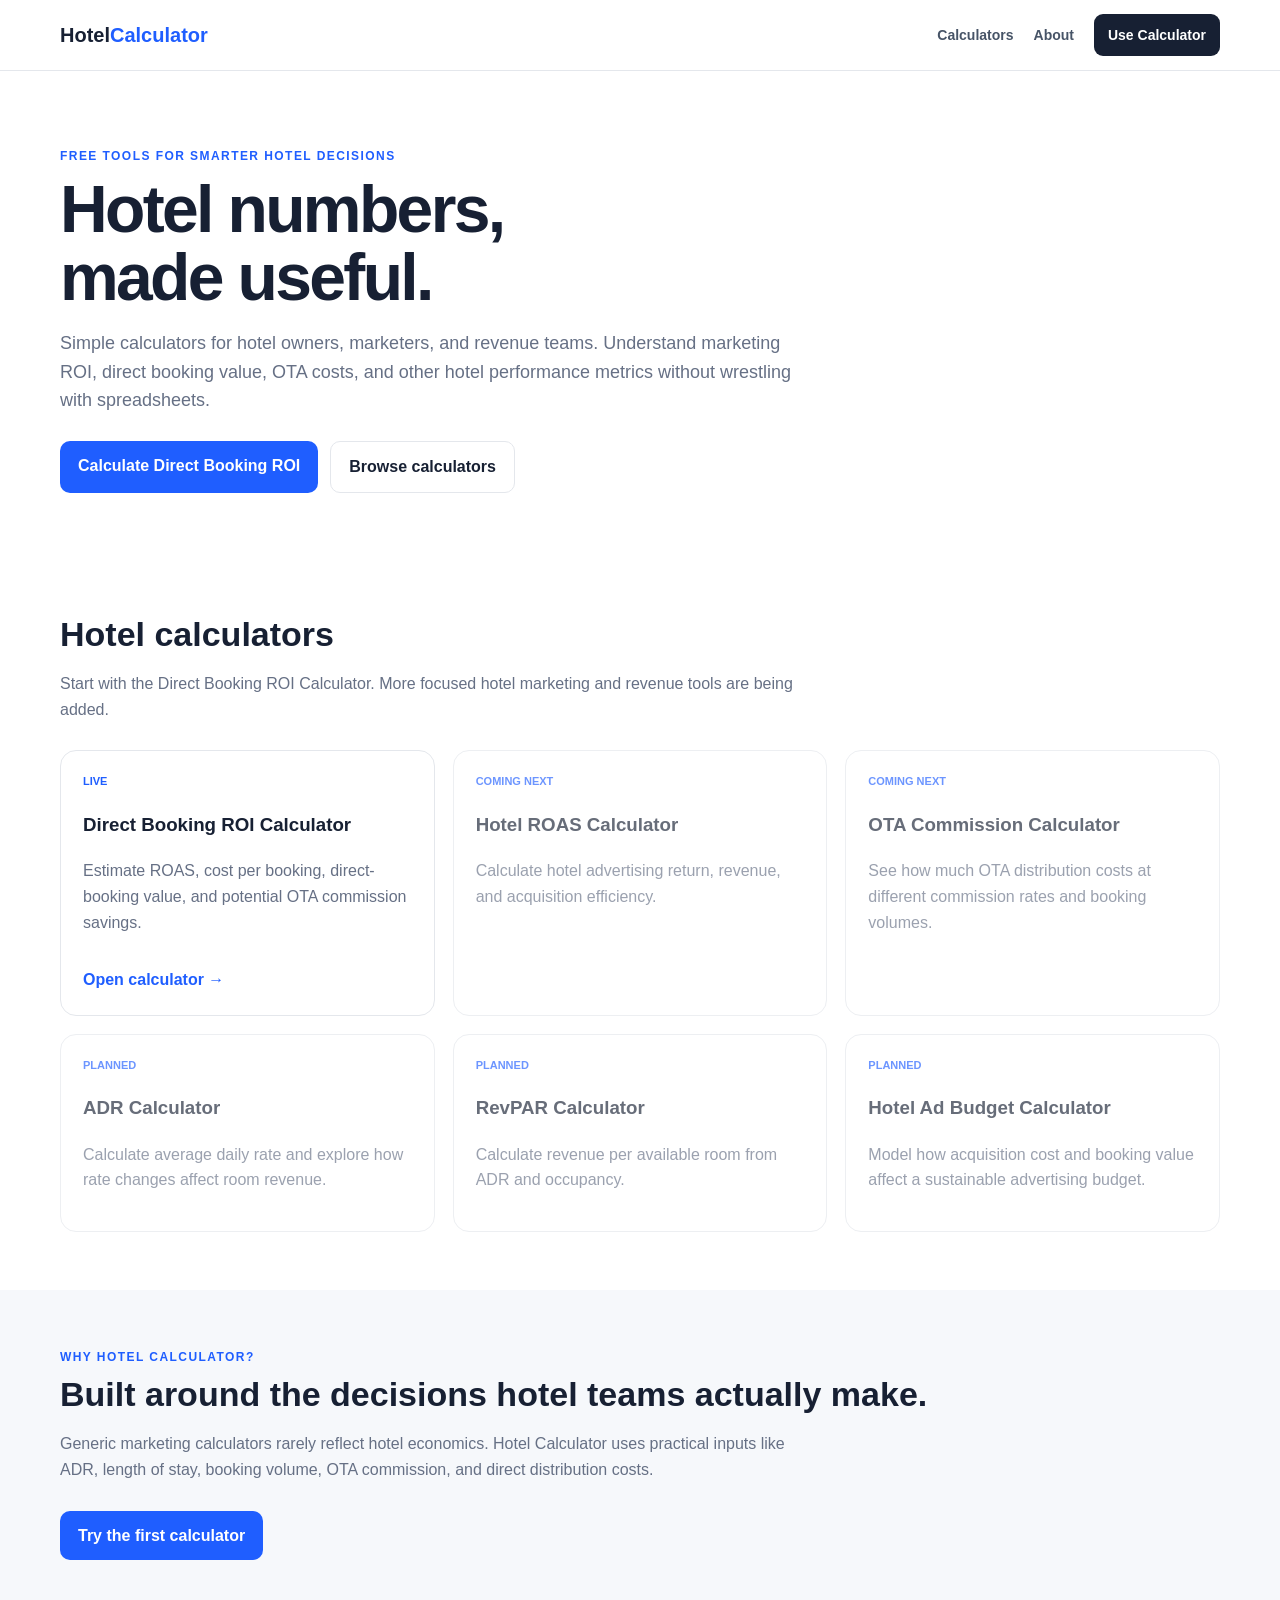
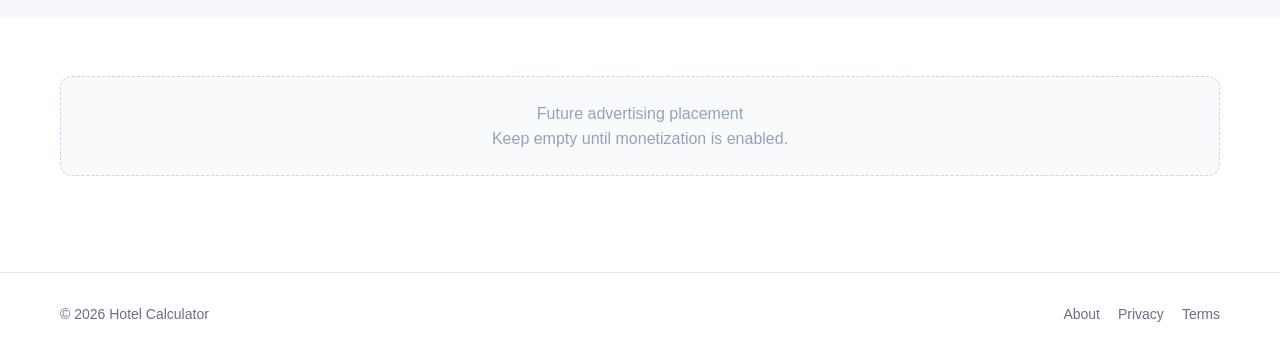
==== index.html @ 35bb0115 "Add files via upload" ====
<!doctype html><html lang="en"><head><meta charset="utf-8"><meta name="viewport" content="width=device-width,initial-scale=1"><title>Hotel Calculator | Free Hotel Marketing & Revenue Calculators</title><meta name="description" content="Free calculators for hotel owners, marketers, and revenue managers. Measure hotel marketing ROI, direct booking value, OTA costs, and more."><link rel="canonical" href="https://hotel-calculator.com/"><link rel="stylesheet" href="styles.css"></head><body><header class="site-header"><div class="container nav"><a class="brand" href="/">Hotel<span>Calculator</span></a><nav class="nav-links"><a href="#calculators">Calculators</a><a href="about.html">About</a><a class="nav-cta" href="direct-booking-roi.html">Use Calculator</a></nav></div></header><main><section class="hero"><div class="container"><div class="eyebrow">Free tools for smarter hotel decisions</div><h1>Hotel numbers,<br>made useful.</h1><p>Simple calculators for hotel owners, marketers, and revenue teams. Understand marketing ROI, direct booking value, OTA costs, and other hotel performance metrics without wrestling with spreadsheets.</p><div class="hero-actions"><a class="btn btn-primary" href="direct-booking-roi.html">Calculate Direct Booking ROI</a><a class="btn btn-secondary" href="#calculators">Browse calculators</a></div></div></section><section class="section white" id="calculators"><div class="container"><h2 class="section-title">Hotel calculators</h2><p class="section-intro">Start with the Direct Booking ROI Calculator. More focused hotel marketing and revenue tools are being added.</p><div class="cards"><article class="card"><div class="tag">Live</div><h3>Direct Booking ROI Calculator</h3><p>Estimate ROAS, cost per booking, direct-booking value, and potential OTA commission savings.</p><a class="card-link" href="direct-booking-roi.html">Open calculator →</a></article><article class="card disabled"><div class="tag">Coming next</div><h3>Hotel ROAS Calculator</h3><p>Calculate hotel advertising return, revenue, and acquisition efficiency.</p></article><article class="card disabled"><div class="tag">Coming next</div><h3>OTA Commission Calculator</h3><p>See how much OTA distribution costs at different commission rates and booking volumes.</p></article><article class="card disabled"><div class="tag">Planned</div><h3>ADR Calculator</h3><p>Calculate average daily rate and explore how rate changes affect room revenue.</p></article><article class="card disabled"><div class="tag">Planned</div><h3>RevPAR Calculator</h3><p>Calculate revenue per available room from ADR and occupancy.</p></article><article class="card disabled"><div class="tag">Planned</div><h3>Hotel Ad Budget Calculator</h3><p>Model how acquisition cost and booking value affect a sustainable advertising budget.</p></article></div></div></section><section class="section"><div class="container"><div class="eyebrow">Why Hotel Calculator?</div><h2 class="section-title">Built around the decisions hotel teams actually make.</h2><p class="section-intro">Generic marketing calculators rarely reflect hotel economics. Hotel Calculator uses practical inputs like ADR, length of stay, booking volume, OTA commission, and direct distribution costs.</p><a class="btn btn-primary" href="direct-booking-roi.html">Try the first calculator</a></div></section><section class="section white"><div class="container"><div class="ad-slot">Future advertising placement<br>Keep empty until monetization is enabled.</div></div></section></main><footer class="footer"><div class="container footer-inner"><div>© 2026 Hotel Calculator</div><div class="footer-links"><a href="about.html">About</a><a href="privacy.html">Privacy</a><a href="terms.html">Terms</a></div></div></footer></body></html>
---- styles.css ----
:root{--bg:#f6f8fb;--ink:#172033;--muted:#667085;--line:#e4e7ec;--accent:#1f5eff;--max:1160px}*{box-sizing:border-box}body{margin:0;font-family:Inter,-apple-system,BlinkMacSystemFont,"Segoe UI",Roboto,Arial,sans-serif;background:var(--bg);color:var(--ink);line-height:1.6}a{text-decoration:none;color:inherit}.container{width:min(var(--max),calc(100% - 40px));margin:auto}.site-header{position:sticky;top:0;z-index:20;background:rgba(255,255,255,.95);border-bottom:1px solid var(--line)}.nav{display:flex;justify-content:space-between;align-items:center;min-height:70px;gap:20px}.brand{font-size:20px;font-weight:800}.brand span{color:var(--accent)}.nav-links{display:flex;gap:20px;align-items:center;color:#475467;font-size:14px;font-weight:600}.nav-cta{background:var(--ink);color:#fff!important;padding:10px 14px;border-radius:9px}.hero,.page-hero{background:#fff}.hero{padding:76px 0 56px}.page-hero{padding:50px 0 30px;border-bottom:1px solid var(--line)}.eyebrow{text-transform:uppercase;letter-spacing:.12em;font-size:12px;font-weight:800;color:var(--accent)}h1{font-size:clamp(40px,6vw,66px);line-height:1.02;letter-spacing:-.04em;margin:10px 0 16px}.hero p,.page-hero p{max-width:760px;color:var(--muted);font-size:18px}.hero-actions{display:flex;gap:12px;flex-wrap:wrap;margin-top:26px}.btn{display:inline-flex;padding:12px 18px;border-radius:10px;font-weight:700}.btn-primary{background:var(--accent);color:#fff}.btn-secondary{background:#fff;border:1px solid var(--line)}.section{padding:58px 0}.white{background:#fff}.section-title{font-size:34px;margin:0 0 10px}.section-intro{color:var(--muted);max-width:760px;margin:0 0 28px}.cards{display:grid;grid-template-columns:repeat(3,1fr);gap:18px}.card,.tool-panel,.article,.simple-card{background:#fff;border:1px solid var(--line);border-radius:16px;padding:22px}.card p,.article p,.simple-card p{color:var(--muted)}.tag{font-size:11px;text-transform:uppercase;font-weight:800;color:var(--accent)}.card-link{display:inline-block;margin-top:16px;color:var(--accent);font-weight:700}.disabled{opacity:.65}.tool-grid{display:grid;grid-template-columns:.9fr 1.1fr;gap:22px;padding:42px 0}.mode-toggle{display:grid;grid-template-columns:1fr 1fr;border:1px solid var(--line);padding:3px;border-radius:10px;margin-bottom:20px}.mode-toggle button{border:0;background:transparent;padding:10px;border-radius:7px;font-weight:700}.mode-toggle button.active{background:var(--ink);color:#fff}.field{margin-bottom:16px}.field label{display:block;font-size:13px;font-weight:700;margin-bottom:7px}.hint{font-size:11px;color:#98a2b3;margin-top:5px}.input-wrap{position:relative}input{width:100%;border:1px solid #d0d5dd;border-radius:9px;padding:12px;font-size:15px}.prefix,.suffix{position:absolute;top:50%;transform:translateY(-50%);color:#667085}.prefix{left:12px}.suffix{right:12px}.has-prefix{padding-left:28px}.has-suffix{padding-right:48px}.hidden{display:none}.reset{border:0;background:var(--ink);color:#fff;padding:11px 15px;border-radius:9px;font-weight:700}.results{display:grid;grid-template-columns:repeat(2,1fr);gap:12px}.metric{border:1px solid var(--line);border-radius:12px;padding:16px;background:#fcfcfd}.metric.primary{background:#f1f5ff}.label{font-size:12px;color:var(--muted)}.value{font-size:25px;font-weight:800}.sub{font-size:11px;color:#98a2b3}.insight{margin-top:16px;padding:16px;background:#f8fafc;border:1px solid var(--line);border-radius:12px;font-size:14px}.disclaimer{font-size:12px;color:var(--muted);margin-top:16px}.content-wrap{display:grid;grid-template-columns:1fr 280px;gap:30px;padding:0 0 60px}.sidebar-box{background:#fff;border:1px solid var(--line);border-radius:14px;padding:18px}.sidebar-box a{display:block;padding:7px 0;color:#475467}.ad-slot{margin:0 0 38px;border:1px dashed #cbd5e1;border-radius:12px;min-height:100px;display:flex;align-items:center;justify-content:center;color:#94a3b8;background:#f8fafc;text-align:center;padding:16px}.simple-page{padding:44px 0 70px}.simple-card{max-width:850px}.footer{background:#fff;border-top:1px solid var(--line);padding:30px 0;color:var(--muted);font-size:14px}.footer-inner{display:flex;justify-content:space-between;gap:20px;flex-wrap:wrap}.footer-links{display:flex;gap:18px}@media(max-width:900px){.cards{grid-template-columns:1fr 1fr}.tool-grid,.content-wrap{grid-template-columns:1fr}}@media(max-width:680px){.container{width:min(var(--max),calc(100% - 28px))}.nav-links a:not(.nav-cta){display:none}.cards,.results{grid-template-columns:1fr}.hero{padding-top:50px}}
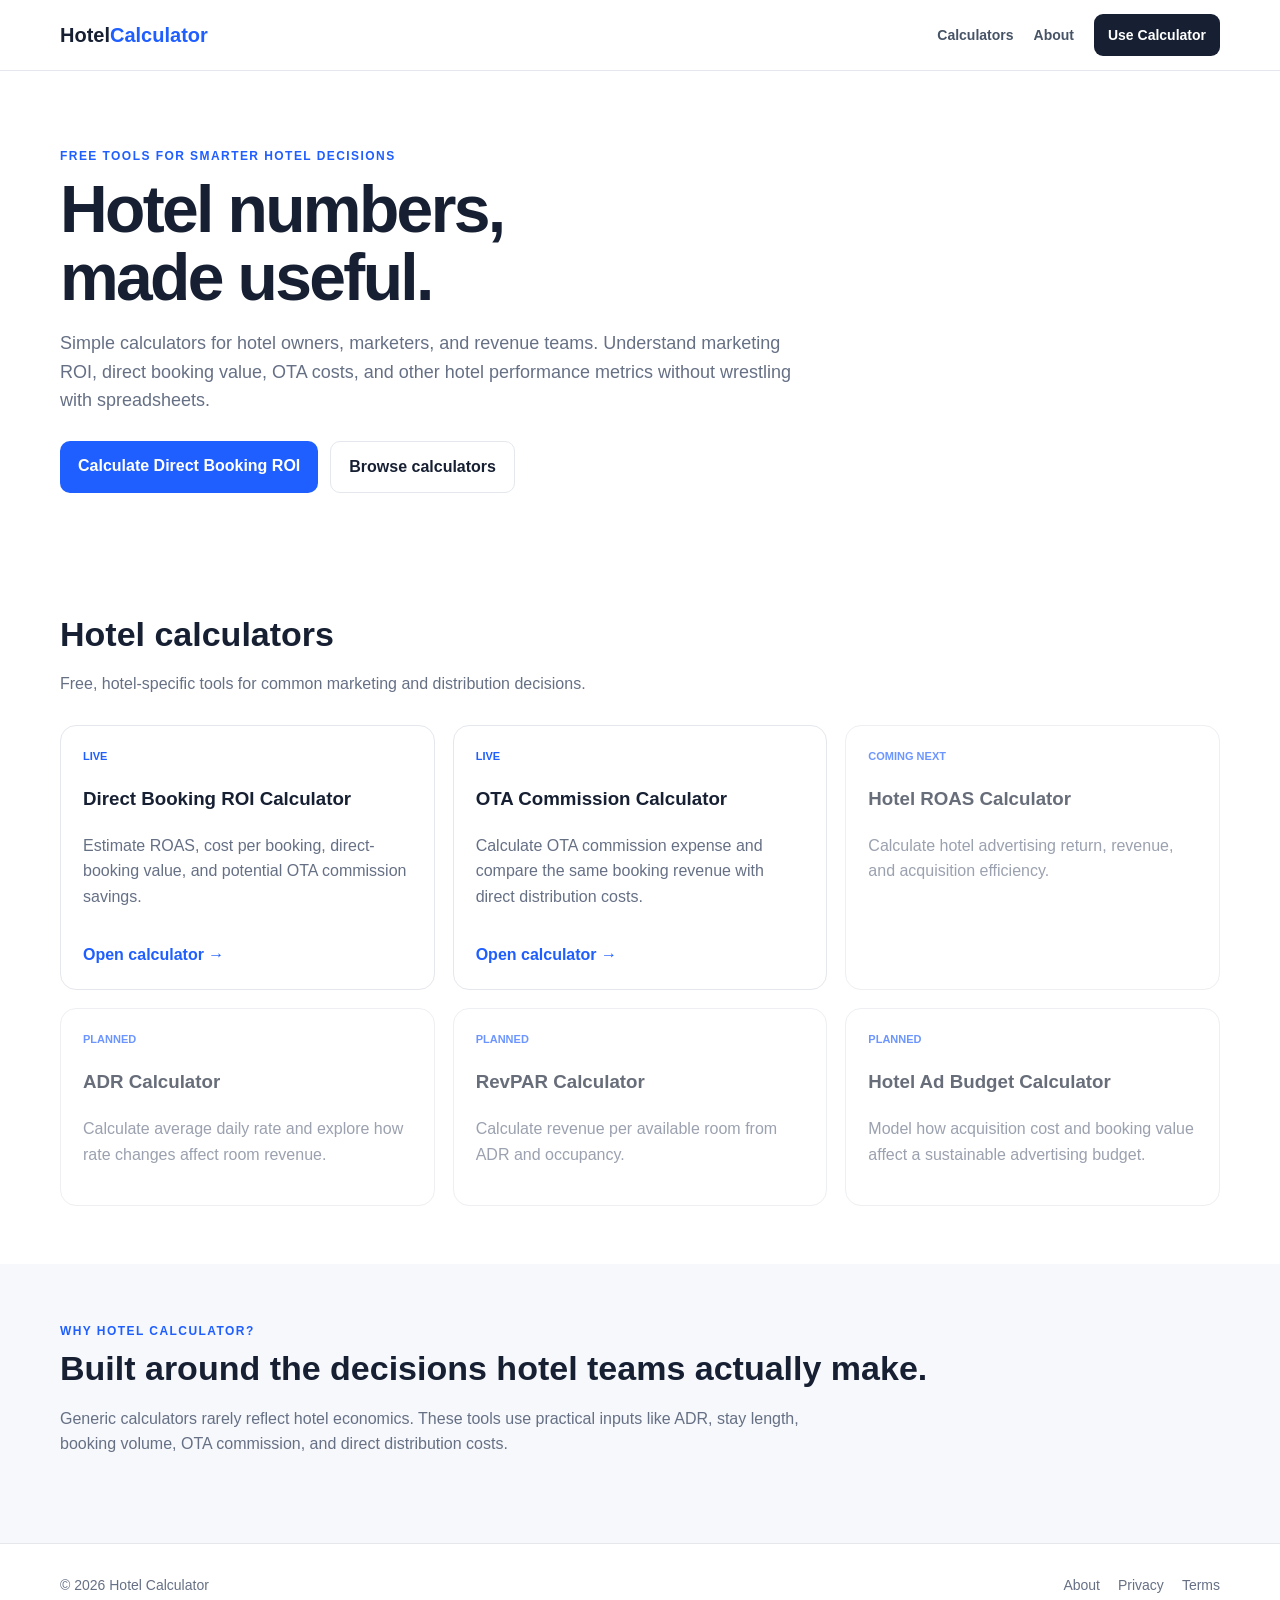
==== commit 367bbace: "Add files via upload" ====
--- a/index.html
+++ b/index.html
@@ -1 +1,15 @@
-<!doctype html><html lang="en"><head><meta charset="utf-8"><meta name="viewport" content="width=device-width,initial-scale=1"><title>Hotel Calculator | Free Hotel Marketing & Revenue Calculators</title><meta name="description" content="Free calculators for hotel owners, marketers, and revenue managers. Measure hotel marketing ROI, direct booking value, OTA costs, and more."><link rel="canonical" href="https://hotel-calculator.com/"><link rel="stylesheet" href="styles.css"></head><body><header class="site-header"><div class="container nav"><a class="brand" href="/">Hotel<span>Calculator</span></a><nav class="nav-links"><a href="#calculators">Calculators</a><a href="about.html">About</a><a class="nav-cta" href="direct-booking-roi.html">Use Calculator</a></nav></div></header><main><section class="hero"><div class="container"><div class="eyebrow">Free tools for smarter hotel decisions</div><h1>Hotel numbers,<br>made useful.</h1><p>Simple calculators for hotel owners, marketers, and revenue teams. Understand marketing ROI, direct booking value, OTA costs, and other hotel performance metrics without wrestling with spreadsheets.</p><div class="hero-actions"><a class="btn btn-primary" href="direct-booking-roi.html">Calculate Direct Booking ROI</a><a class="btn btn-secondary" href="#calculators">Browse calculators</a></div></div></section><section class="section white" id="calculators"><div class="container"><h2 class="section-title">Hotel calculators</h2><p class="section-intro">Start with the Direct Booking ROI Calculator. More focused hotel marketing and revenue tools are being added.</p><div class="cards"><article class="card"><div class="tag">Live</div><h3>Direct Booking ROI Calculator</h3><p>Estimate ROAS, cost per booking, direct-booking value, and potential OTA commission savings.</p><a class="card-link" href="direct-booking-roi.html">Open calculator →</a></article><article class="card disabled"><div class="tag">Coming next</div><h3>Hotel ROAS Calculator</h3><p>Calculate hotel advertising return, revenue, and acquisition efficiency.</p></article><article class="card disabled"><div class="tag">Coming next</div><h3>OTA Commission Calculator</h3><p>See how much OTA distribution costs at different commission rates and booking volumes.</p></article><article class="card disabled"><div class="tag">Planned</div><h3>ADR Calculator</h3><p>Calculate average daily rate and explore how rate changes affect room revenue.</p></article><article class="card disabled"><div class="tag">Planned</div><h3>RevPAR Calculator</h3><p>Calculate revenue per available room from ADR and occupancy.</p></article><article class="card disabled"><div class="tag">Planned</div><h3>Hotel Ad Budget Calculator</h3><p>Model how acquisition cost and booking value affect a sustainable advertising budget.</p></article></div></div></section><section class="section"><div class="container"><div class="eyebrow">Why Hotel Calculator?</div><h2 class="section-title">Built around the decisions hotel teams actually make.</h2><p class="section-intro">Generic marketing calculators rarely reflect hotel economics. Hotel Calculator uses practical inputs like ADR, length of stay, booking volume, OTA commission, and direct distribution costs.</p><a class="btn btn-primary" href="direct-booking-roi.html">Try the first calculator</a></div></section><section class="section white"><div class="container"><div class="ad-slot">Future advertising placement<br>Keep empty until monetization is enabled.</div></div></section></main><footer class="footer"><div class="container footer-inner"><div>© 2026 Hotel Calculator</div><div class="footer-links"><a href="about.html">About</a><a href="privacy.html">Privacy</a><a href="terms.html">Terms</a></div></div></footer></body></html>+<!doctype html><html lang="en"><head><meta charset="utf-8"><meta name="viewport" content="width=device-width,initial-scale=1"><title>Hotel Calculator | Free Hotel Marketing & Revenue Calculators</title><meta name="description" content="Free hotel calculators for marketing ROI, direct bookings, OTA commissions and revenue decisions."><link rel="canonical" href="https://hotel-calculator.com/"><link rel="stylesheet" href="styles.css"><!-- Google tag (gtag.js) -->
+<script async src="https://www.googletagmanager.com/gtag/js?id=G-4QYM11S0E2"></script>
+<script>
+window.dataLayer = window.dataLayer || [];
+function gtag(){dataLayer.push(arguments);}
+gtag('js', new Date());
+gtag('config', 'G-4QYM11S0E2');
+</script></head><body><header class="site-header"><div class="container nav"><a class="brand" href="/">Hotel<span>Calculator</span></a><nav class="nav-links"><a href="/#calculators">Calculators</a><a href="about.html">About</a><a class="nav-cta" href="direct-booking-roi.html">Use Calculator</a></nav></div></header><main><section class="hero"><div class="container"><div class="eyebrow">Free tools for smarter hotel decisions</div><h1>Hotel numbers,<br>made useful.</h1><p>Simple calculators for hotel owners, marketers, and revenue teams. Understand marketing ROI, direct booking value, OTA costs, and other hotel performance metrics without wrestling with spreadsheets.</p><div class="hero-actions"><a class="btn btn-primary" href="direct-booking-roi.html">Calculate Direct Booking ROI</a><a class="btn btn-secondary" href="#calculators">Browse calculators</a></div></div></section><section class="section white" id="calculators"><div class="container"><h2 class="section-title">Hotel calculators</h2><p class="section-intro">Free, hotel-specific tools for common marketing and distribution decisions.</p><div class="cards">
+<article class="card"><div class="tag">Live</div><h3>Direct Booking ROI Calculator</h3><p>Estimate ROAS, cost per booking, direct-booking value, and potential OTA commission savings.</p><a class="card-link" href="direct-booking-roi.html">Open calculator →</a></article>
+<article class="card"><div class="tag">Live</div><h3>OTA Commission Calculator</h3><p>Calculate OTA commission expense and compare the same booking revenue with direct distribution costs.</p><a class="card-link" href="ota-commission-calculator.html">Open calculator →</a></article>
+<article class="card disabled"><div class="tag">Coming next</div><h3>Hotel ROAS Calculator</h3><p>Calculate hotel advertising return, revenue, and acquisition efficiency.</p></article>
+<article class="card disabled"><div class="tag">Planned</div><h3>ADR Calculator</h3><p>Calculate average daily rate and explore how rate changes affect room revenue.</p></article>
+<article class="card disabled"><div class="tag">Planned</div><h3>RevPAR Calculator</h3><p>Calculate revenue per available room from ADR and occupancy.</p></article>
+<article class="card disabled"><div class="tag">Planned</div><h3>Hotel Ad Budget Calculator</h3><p>Model how acquisition cost and booking value affect a sustainable advertising budget.</p></article>
+</div></div></section><section class="section"><div class="container"><div class="eyebrow">Why Hotel Calculator?</div><h2 class="section-title">Built around the decisions hotel teams actually make.</h2><p class="section-intro">Generic calculators rarely reflect hotel economics. These tools use practical inputs like ADR, stay length, booking volume, OTA commission, and direct distribution costs.</p></div></section></main><footer class="footer"><div class="container footer-inner"><div>© 2026 Hotel Calculator</div><div class="footer-links"><a href="about.html">About</a><a href="privacy.html">Privacy</a><a href="terms.html">Terms</a></div></div></footer></body></html>
--- a/styles.css
+++ b/styles.css
@@ -1 +1 @@
-:root{--bg:#f6f8fb;--ink:#172033;--muted:#667085;--line:#e4e7ec;--accent:#1f5eff;--max:1160px}*{box-sizing:border-box}body{margin:0;font-family:Inter,-apple-system,BlinkMacSystemFont,"Segoe UI",Roboto,Arial,sans-serif;background:var(--bg);color:var(--ink);line-height:1.6}a{text-decoration:none;color:inherit}.container{width:min(var(--max),calc(100% - 40px));margin:auto}.site-header{position:sticky;top:0;z-index:20;background:rgba(255,255,255,.95);border-bottom:1px solid var(--line)}.nav{display:flex;justify-content:space-between;align-items:center;min-height:70px;gap:20px}.brand{font-size:20px;font-weight:800}.brand span{color:var(--accent)}.nav-links{display:flex;gap:20px;align-items:center;color:#475467;font-size:14px;font-weight:600}.nav-cta{background:var(--ink);color:#fff!important;padding:10px 14px;border-radius:9px}.hero,.page-hero{background:#fff}.hero{padding:76px 0 56px}.page-hero{padding:50px 0 30px;border-bottom:1px solid var(--line)}.eyebrow{text-transform:uppercase;letter-spacing:.12em;font-size:12px;font-weight:800;color:var(--accent)}h1{font-size:clamp(40px,6vw,66px);line-height:1.02;letter-spacing:-.04em;margin:10px 0 16px}.hero p,.page-hero p{max-width:760px;color:var(--muted);font-size:18px}.hero-actions{display:flex;gap:12px;flex-wrap:wrap;margin-top:26px}.btn{display:inline-flex;padding:12px 18px;border-radius:10px;font-weight:700}.btn-primary{background:var(--accent);color:#fff}.btn-secondary{background:#fff;border:1px solid var(--line)}.section{padding:58px 0}.white{background:#fff}.section-title{font-size:34px;margin:0 0 10px}.section-intro{color:var(--muted);max-width:760px;margin:0 0 28px}.cards{display:grid;grid-template-columns:repeat(3,1fr);gap:18px}.card,.tool-panel,.article,.simple-card{background:#fff;border:1px solid var(--line);border-radius:16px;padding:22px}.card p,.article p,.simple-card p{color:var(--muted)}.tag{font-size:11px;text-transform:uppercase;font-weight:800;color:var(--accent)}.card-link{display:inline-block;margin-top:16px;color:var(--accent);font-weight:700}.disabled{opacity:.65}.tool-grid{display:grid;grid-template-columns:.9fr 1.1fr;gap:22px;padding:42px 0}.mode-toggle{display:grid;grid-template-columns:1fr 1fr;border:1px solid var(--line);padding:3px;border-radius:10px;margin-bottom:20px}.mode-toggle button{border:0;background:transparent;padding:10px;border-radius:7px;font-weight:700}.mode-toggle button.active{background:var(--ink);color:#fff}.field{margin-bottom:16px}.field label{display:block;font-size:13px;font-weight:700;margin-bottom:7px}.hint{font-size:11px;color:#98a2b3;margin-top:5px}.input-wrap{position:relative}input{width:100%;border:1px solid #d0d5dd;border-radius:9px;padding:12px;font-size:15px}.prefix,.suffix{position:absolute;top:50%;transform:translateY(-50%);color:#667085}.prefix{left:12px}.suffix{right:12px}.has-prefix{padding-left:28px}.has-suffix{padding-right:48px}.hidden{display:none}.reset{border:0;background:var(--ink);color:#fff;padding:11px 15px;border-radius:9px;font-weight:700}.results{display:grid;grid-template-columns:repeat(2,1fr);gap:12px}.metric{border:1px solid var(--line);border-radius:12px;padding:16px;background:#fcfcfd}.metric.primary{background:#f1f5ff}.label{font-size:12px;color:var(--muted)}.value{font-size:25px;font-weight:800}.sub{font-size:11px;color:#98a2b3}.insight{margin-top:16px;padding:16px;background:#f8fafc;border:1px solid var(--line);border-radius:12px;font-size:14px}.disclaimer{font-size:12px;color:var(--muted);margin-top:16px}.content-wrap{display:grid;grid-template-columns:1fr 280px;gap:30px;padding:0 0 60px}.sidebar-box{background:#fff;border:1px solid var(--line);border-radius:14px;padding:18px}.sidebar-box a{display:block;padding:7px 0;color:#475467}.ad-slot{margin:0 0 38px;border:1px dashed #cbd5e1;border-radius:12px;min-height:100px;display:flex;align-items:center;justify-content:center;color:#94a3b8;background:#f8fafc;text-align:center;padding:16px}.simple-page{padding:44px 0 70px}.simple-card{max-width:850px}.footer{background:#fff;border-top:1px solid var(--line);padding:30px 0;color:var(--muted);font-size:14px}.footer-inner{display:flex;justify-content:space-between;gap:20px;flex-wrap:wrap}.footer-links{display:flex;gap:18px}@media(max-width:900px){.cards{grid-template-columns:1fr 1fr}.tool-grid,.content-wrap{grid-template-columns:1fr}}@media(max-width:680px){.container{width:min(var(--max),calc(100% - 28px))}.nav-links a:not(.nav-cta){display:none}.cards,.results{grid-template-columns:1fr}.hero{padding-top:50px}}+:root{--bg:#f6f8fb;--ink:#172033;--muted:#667085;--line:#e4e7ec;--accent:#1f5eff;--max:1160px}*{box-sizing:border-box}body{margin:0;font-family:Inter,-apple-system,BlinkMacSystemFont,"Segoe UI",Roboto,Arial,sans-serif;background:var(--bg);color:var(--ink);line-height:1.6}a{text-decoration:none;color:inherit}.container{width:min(var(--max),calc(100% - 40px));margin:auto}.site-header{position:sticky;top:0;z-index:20;background:rgba(255,255,255,.95);border-bottom:1px solid var(--line)}.nav{display:flex;justify-content:space-between;align-items:center;min-height:70px;gap:20px}.brand{font-size:20px;font-weight:800}.brand span{color:var(--accent)}.nav-links{display:flex;gap:20px;align-items:center;color:#475467;font-size:14px;font-weight:600}.nav-cta{background:var(--ink);color:#fff!important;padding:10px 14px;border-radius:9px}.hero,.page-hero{background:#fff}.hero{padding:76px 0 56px}.page-hero{padding:50px 0 30px;border-bottom:1px solid var(--line)}.eyebrow{text-transform:uppercase;letter-spacing:.12em;font-size:12px;font-weight:800;color:var(--accent)}h1{font-size:clamp(40px,6vw,66px);line-height:1.02;letter-spacing:-.04em;margin:10px 0 16px}.hero p,.page-hero p{max-width:760px;color:var(--muted);font-size:18px}.hero-actions{display:flex;gap:12px;flex-wrap:wrap;margin-top:26px}.btn{display:inline-flex;padding:12px 18px;border-radius:10px;font-weight:700}.btn-primary{background:var(--accent);color:#fff}.btn-secondary{background:#fff;border:1px solid var(--line)}.section{padding:58px 0}.white{background:#fff}.section-title{font-size:34px;margin:0 0 10px}.section-intro{color:var(--muted);max-width:760px;margin:0 0 28px}.cards{display:grid;grid-template-columns:repeat(3,1fr);gap:18px}.card,.tool-panel,.article,.simple-card{background:#fff;border:1px solid var(--line);border-radius:16px;padding:22px}.card p,.article p,.simple-card p{color:var(--muted)}.tag{font-size:11px;text-transform:uppercase;font-weight:800;color:var(--accent)}.card-link{display:inline-block;margin-top:16px;color:var(--accent);font-weight:700}.disabled{opacity:.65}.tool-grid{display:grid;grid-template-columns:.9fr 1.1fr;gap:22px;padding:42px 0}.mode-toggle{display:grid;grid-template-columns:1fr 1fr;border:1px solid var(--line);padding:3px;border-radius:10px;margin-bottom:20px}.mode-toggle button{border:0;background:transparent;padding:10px;border-radius:7px;font-weight:700}.mode-toggle button.active{background:var(--ink);color:#fff}.field{margin-bottom:16px}.field label{display:block;font-size:13px;font-weight:700;margin-bottom:7px}.hint{font-size:11px;color:#98a2b3;margin-top:5px}.input-wrap{position:relative}input{width:100%;border:1px solid #d0d5dd;border-radius:9px;padding:12px;font-size:15px}.prefix,.suffix{position:absolute;top:50%;transform:translateY(-50%);color:#667085}.prefix{left:12px}.suffix{right:12px}.has-prefix{padding-left:28px}.has-suffix{padding-right:48px}.hidden{display:none}.reset{border:0;background:var(--ink);color:#fff;padding:11px 15px;border-radius:9px;font-weight:700;cursor:pointer}.results{display:grid;grid-template-columns:repeat(2,1fr);gap:12px}.metric{border:1px solid var(--line);border-radius:12px;padding:16px;background:#fcfcfd}.metric.primary{background:#f1f5ff}.label{font-size:12px;color:var(--muted)}.value{font-size:25px;font-weight:800}.sub{font-size:11px;color:#98a2b3}.insight{margin-top:16px;padding:16px;background:#f8fafc;border:1px solid var(--line);border-radius:12px;font-size:14px}.disclaimer{font-size:12px;color:var(--muted);margin-top:16px}.content-wrap{display:grid;grid-template-columns:1fr 280px;gap:30px;padding:0 0 60px}.sidebar-box{background:#fff;border:1px solid var(--line);border-radius:14px;padding:18px}.sidebar-box a{display:block;padding:7px 0;color:#475467}.ad-slot{margin:0 0 38px;border:1px dashed #cbd5e1;border-radius:12px;min-height:100px;display:flex;align-items:center;justify-content:center;color:#94a3b8;background:#f8fafc;text-align:center;padding:16px}.simple-page{padding:44px 0 70px}.simple-card{max-width:850px}.footer{background:#fff;border-top:1px solid var(--line);padding:30px 0;color:var(--muted);font-size:14px}.footer-inner{display:flex;justify-content:space-between;gap:20px;flex-wrap:wrap}.footer-links{display:flex;gap:18px}@media(max-width:900px){.cards{grid-template-columns:1fr 1fr}.tool-grid,.content-wrap{grid-template-columns:1fr}}@media(max-width:680px){.container{width:min(var(--max),calc(100% - 28px))}.nav-links a:not(.nav-cta){display:none}.cards,.results{grid-template-columns:1fr}.hero{padding-top:50px}}
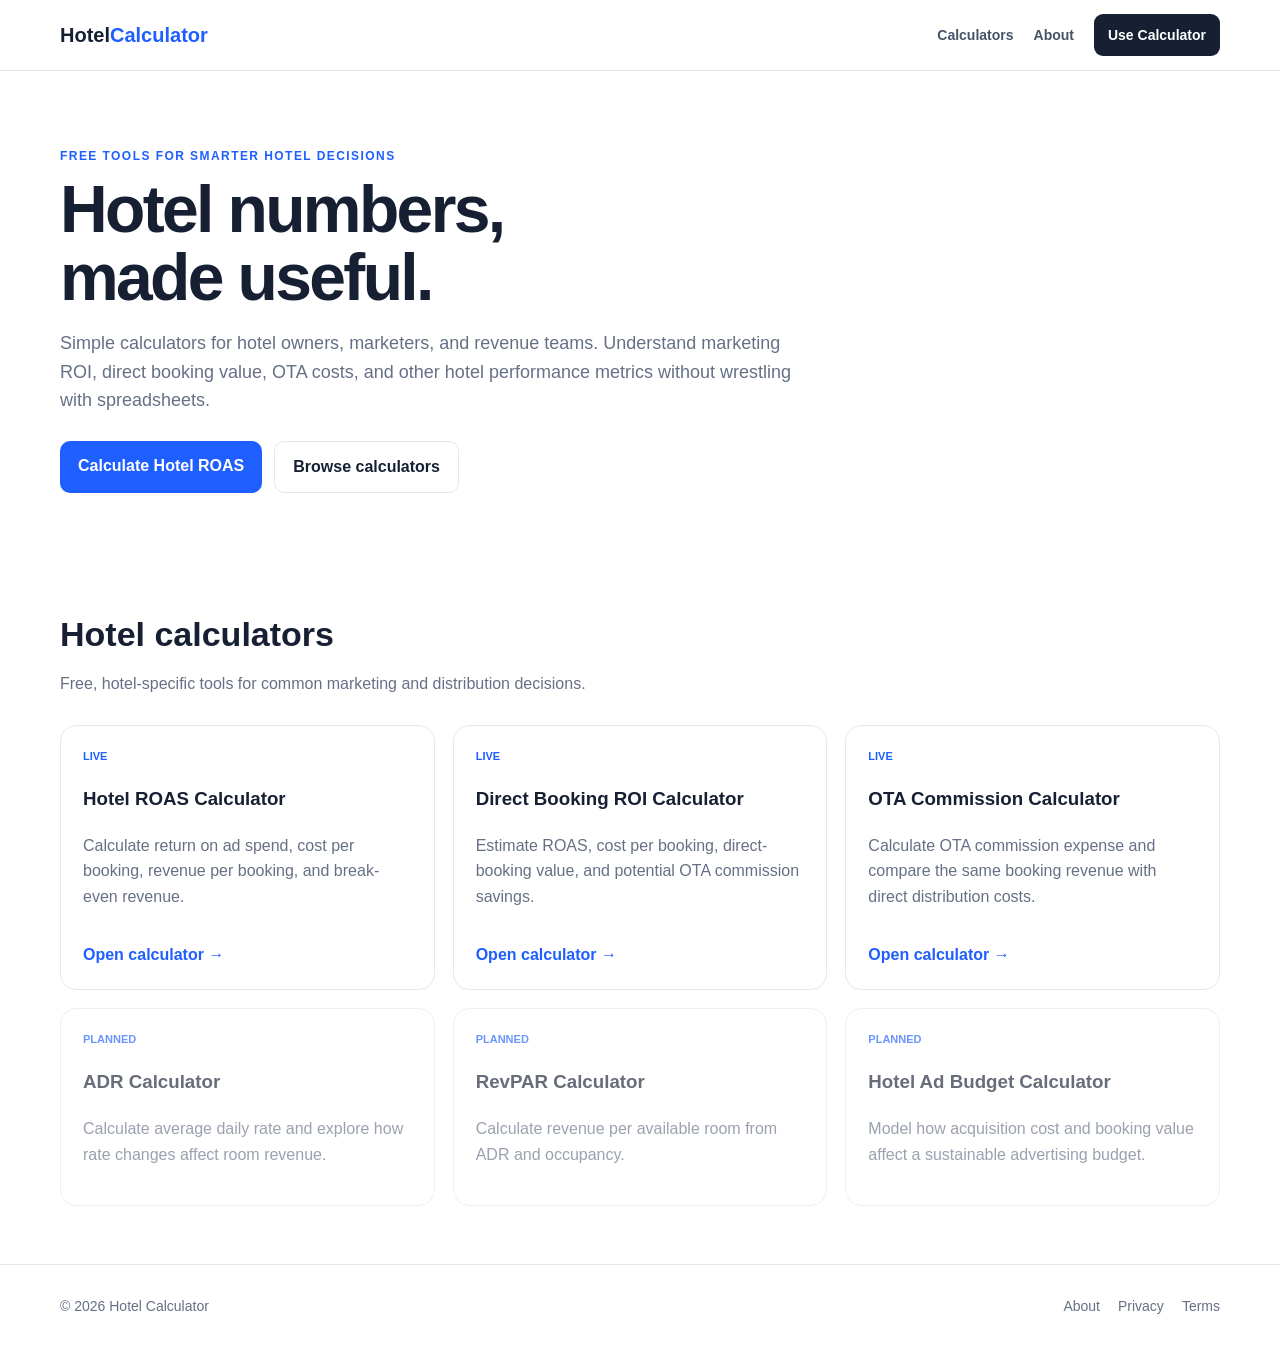
==== commit 6cae9a2e: "Add files via upload" ====
--- a/index.html
+++ b/index.html
@@ -5,11 +5,11 @@
 function gtag(){dataLayer.push(arguments);}
 gtag('js', new Date());
 gtag('config', 'G-4QYM11S0E2');
-</script></head><body><header class="site-header"><div class="container nav"><a class="brand" href="/">Hotel<span>Calculator</span></a><nav class="nav-links"><a href="/#calculators">Calculators</a><a href="about.html">About</a><a class="nav-cta" href="direct-booking-roi.html">Use Calculator</a></nav></div></header><main><section class="hero"><div class="container"><div class="eyebrow">Free tools for smarter hotel decisions</div><h1>Hotel numbers,<br>made useful.</h1><p>Simple calculators for hotel owners, marketers, and revenue teams. Understand marketing ROI, direct booking value, OTA costs, and other hotel performance metrics without wrestling with spreadsheets.</p><div class="hero-actions"><a class="btn btn-primary" href="direct-booking-roi.html">Calculate Direct Booking ROI</a><a class="btn btn-secondary" href="#calculators">Browse calculators</a></div></div></section><section class="section white" id="calculators"><div class="container"><h2 class="section-title">Hotel calculators</h2><p class="section-intro">Free, hotel-specific tools for common marketing and distribution decisions.</p><div class="cards">
+</script></head><body><header class="site-header"><div class="container nav"><a class="brand" href="/">Hotel<span>Calculator</span></a><nav class="nav-links"><a href="/#calculators">Calculators</a><a href="about.html">About</a><a class="nav-cta" href="direct-booking-roi.html">Use Calculator</a></nav></div></header><main><section class="hero"><div class="container"><div class="eyebrow">Free tools for smarter hotel decisions</div><h1>Hotel numbers,<br>made useful.</h1><p>Simple calculators for hotel owners, marketers, and revenue teams. Understand marketing ROI, direct booking value, OTA costs, and other hotel performance metrics without wrestling with spreadsheets.</p><div class="hero-actions"><a class="btn btn-primary" href="hotel-roas-calculator.html">Calculate Hotel ROAS</a><a class="btn btn-secondary" href="#calculators">Browse calculators</a></div></div></section><section class="section white" id="calculators"><div class="container"><h2 class="section-title">Hotel calculators</h2><p class="section-intro">Free, hotel-specific tools for common marketing and distribution decisions.</p><div class="cards">
+<article class="card"><div class="tag">Live</div><h3>Hotel ROAS Calculator</h3><p>Calculate return on ad spend, cost per booking, revenue per booking, and break-even revenue.</p><a class="card-link" href="hotel-roas-calculator.html">Open calculator →</a></article>
 <article class="card"><div class="tag">Live</div><h3>Direct Booking ROI Calculator</h3><p>Estimate ROAS, cost per booking, direct-booking value, and potential OTA commission savings.</p><a class="card-link" href="direct-booking-roi.html">Open calculator →</a></article>
 <article class="card"><div class="tag">Live</div><h3>OTA Commission Calculator</h3><p>Calculate OTA commission expense and compare the same booking revenue with direct distribution costs.</p><a class="card-link" href="ota-commission-calculator.html">Open calculator →</a></article>
-<article class="card disabled"><div class="tag">Coming next</div><h3>Hotel ROAS Calculator</h3><p>Calculate hotel advertising return, revenue, and acquisition efficiency.</p></article>
 <article class="card disabled"><div class="tag">Planned</div><h3>ADR Calculator</h3><p>Calculate average daily rate and explore how rate changes affect room revenue.</p></article>
 <article class="card disabled"><div class="tag">Planned</div><h3>RevPAR Calculator</h3><p>Calculate revenue per available room from ADR and occupancy.</p></article>
 <article class="card disabled"><div class="tag">Planned</div><h3>Hotel Ad Budget Calculator</h3><p>Model how acquisition cost and booking value affect a sustainable advertising budget.</p></article>
-</div></div></section><section class="section"><div class="container"><div class="eyebrow">Why Hotel Calculator?</div><h2 class="section-title">Built around the decisions hotel teams actually make.</h2><p class="section-intro">Generic calculators rarely reflect hotel economics. These tools use practical inputs like ADR, stay length, booking volume, OTA commission, and direct distribution costs.</p></div></section></main><footer class="footer"><div class="container footer-inner"><div>© 2026 Hotel Calculator</div><div class="footer-links"><a href="about.html">About</a><a href="privacy.html">Privacy</a><a href="terms.html">Terms</a></div></div></footer></body></html>+</div></div></section></main><footer class="footer"><div class="container footer-inner"><div>© 2026 Hotel Calculator</div><div class="footer-links"><a href="about.html">About</a><a href="privacy.html">Privacy</a><a href="terms.html">Terms</a></div></div></footer></body></html>
--- a/styles.css
+++ b/styles.css
@@ -1 +1 @@
-:root{--bg:#f6f8fb;--ink:#172033;--muted:#667085;--line:#e4e7ec;--accent:#1f5eff;--max:1160px}*{box-sizing:border-box}body{margin:0;font-family:Inter,-apple-system,BlinkMacSystemFont,"Segoe UI",Roboto,Arial,sans-serif;background:var(--bg);color:var(--ink);line-height:1.6}a{text-decoration:none;color:inherit}.container{width:min(var(--max),calc(100% - 40px));margin:auto}.site-header{position:sticky;top:0;z-index:20;background:rgba(255,255,255,.95);border-bottom:1px solid var(--line)}.nav{display:flex;justify-content:space-between;align-items:center;min-height:70px;gap:20px}.brand{font-size:20px;font-weight:800}.brand span{color:var(--accent)}.nav-links{display:flex;gap:20px;align-items:center;color:#475467;font-size:14px;font-weight:600}.nav-cta{background:var(--ink);color:#fff!important;padding:10px 14px;border-radius:9px}.hero,.page-hero{background:#fff}.hero{padding:76px 0 56px}.page-hero{padding:50px 0 30px;border-bottom:1px solid var(--line)}.eyebrow{text-transform:uppercase;letter-spacing:.12em;font-size:12px;font-weight:800;color:var(--accent)}h1{font-size:clamp(40px,6vw,66px);line-height:1.02;letter-spacing:-.04em;margin:10px 0 16px}.hero p,.page-hero p{max-width:760px;color:var(--muted);font-size:18px}.hero-actions{display:flex;gap:12px;flex-wrap:wrap;margin-top:26px}.btn{display:inline-flex;padding:12px 18px;border-radius:10px;font-weight:700}.btn-primary{background:var(--accent);color:#fff}.btn-secondary{background:#fff;border:1px solid var(--line)}.section{padding:58px 0}.white{background:#fff}.section-title{font-size:34px;margin:0 0 10px}.section-intro{color:var(--muted);max-width:760px;margin:0 0 28px}.cards{display:grid;grid-template-columns:repeat(3,1fr);gap:18px}.card,.tool-panel,.article,.simple-card{background:#fff;border:1px solid var(--line);border-radius:16px;padding:22px}.card p,.article p,.simple-card p{color:var(--muted)}.tag{font-size:11px;text-transform:uppercase;font-weight:800;color:var(--accent)}.card-link{display:inline-block;margin-top:16px;color:var(--accent);font-weight:700}.disabled{opacity:.65}.tool-grid{display:grid;grid-template-columns:.9fr 1.1fr;gap:22px;padding:42px 0}.mode-toggle{display:grid;grid-template-columns:1fr 1fr;border:1px solid var(--line);padding:3px;border-radius:10px;margin-bottom:20px}.mode-toggle button{border:0;background:transparent;padding:10px;border-radius:7px;font-weight:700}.mode-toggle button.active{background:var(--ink);color:#fff}.field{margin-bottom:16px}.field label{display:block;font-size:13px;font-weight:700;margin-bottom:7px}.hint{font-size:11px;color:#98a2b3;margin-top:5px}.input-wrap{position:relative}input{width:100%;border:1px solid #d0d5dd;border-radius:9px;padding:12px;font-size:15px}.prefix,.suffix{position:absolute;top:50%;transform:translateY(-50%);color:#667085}.prefix{left:12px}.suffix{right:12px}.has-prefix{padding-left:28px}.has-suffix{padding-right:48px}.hidden{display:none}.reset{border:0;background:var(--ink);color:#fff;padding:11px 15px;border-radius:9px;font-weight:700;cursor:pointer}.results{display:grid;grid-template-columns:repeat(2,1fr);gap:12px}.metric{border:1px solid var(--line);border-radius:12px;padding:16px;background:#fcfcfd}.metric.primary{background:#f1f5ff}.label{font-size:12px;color:var(--muted)}.value{font-size:25px;font-weight:800}.sub{font-size:11px;color:#98a2b3}.insight{margin-top:16px;padding:16px;background:#f8fafc;border:1px solid var(--line);border-radius:12px;font-size:14px}.disclaimer{font-size:12px;color:var(--muted);margin-top:16px}.content-wrap{display:grid;grid-template-columns:1fr 280px;gap:30px;padding:0 0 60px}.sidebar-box{background:#fff;border:1px solid var(--line);border-radius:14px;padding:18px}.sidebar-box a{display:block;padding:7px 0;color:#475467}.ad-slot{margin:0 0 38px;border:1px dashed #cbd5e1;border-radius:12px;min-height:100px;display:flex;align-items:center;justify-content:center;color:#94a3b8;background:#f8fafc;text-align:center;padding:16px}.simple-page{padding:44px 0 70px}.simple-card{max-width:850px}.footer{background:#fff;border-top:1px solid var(--line);padding:30px 0;color:var(--muted);font-size:14px}.footer-inner{display:flex;justify-content:space-between;gap:20px;flex-wrap:wrap}.footer-links{display:flex;gap:18px}@media(max-width:900px){.cards{grid-template-columns:1fr 1fr}.tool-grid,.content-wrap{grid-template-columns:1fr}}@media(max-width:680px){.container{width:min(var(--max),calc(100% - 28px))}.nav-links a:not(.nav-cta){display:none}.cards,.results{grid-template-columns:1fr}.hero{padding-top:50px}}+:root{--bg:#f6f8fb;--ink:#172033;--muted:#667085;--line:#e4e7ec;--accent:#1f5eff;--max:1160px}*{box-sizing:border-box}body{margin:0;font-family:Inter,-apple-system,BlinkMacSystemFont,"Segoe UI",Roboto,Arial,sans-serif;background:var(--bg);color:var(--ink);line-height:1.6}a{text-decoration:none;color:inherit}.container{width:min(var(--max),calc(100% - 40px));margin:auto}.site-header{position:sticky;top:0;z-index:20;background:rgba(255,255,255,.95);border-bottom:1px solid var(--line)}.nav{display:flex;justify-content:space-between;align-items:center;min-height:70px;gap:20px}.brand{font-size:20px;font-weight:800}.brand span{color:var(--accent)}.nav-links{display:flex;gap:20px;align-items:center;color:#475467;font-size:14px;font-weight:600}.nav-cta{background:var(--ink);color:#fff!important;padding:10px 14px;border-radius:9px}.hero,.page-hero{background:#fff}.hero{padding:76px 0 56px}.page-hero{padding:50px 0 30px;border-bottom:1px solid var(--line)}.eyebrow{text-transform:uppercase;letter-spacing:.12em;font-size:12px;font-weight:800;color:var(--accent)}h1{font-size:clamp(40px,6vw,66px);line-height:1.02;letter-spacing:-.04em;margin:10px 0 16px}.hero p,.page-hero p{max-width:760px;color:var(--muted);font-size:18px}.hero-actions{display:flex;gap:12px;flex-wrap:wrap;margin-top:26px}.btn{display:inline-flex;padding:12px 18px;border-radius:10px;font-weight:700}.btn-primary{background:var(--accent);color:#fff}.btn-secondary{background:#fff;border:1px solid var(--line)}.section{padding:58px 0}.white{background:#fff}.section-title{font-size:34px;margin:0 0 10px}.section-intro{color:var(--muted);max-width:760px;margin:0 0 28px}.cards{display:grid;grid-template-columns:repeat(3,1fr);gap:18px}.card,.tool-panel,.article,.simple-card{background:#fff;border:1px solid var(--line);border-radius:16px;padding:22px}.card p,.article p,.simple-card p{color:var(--muted)}.tag{font-size:11px;text-transform:uppercase;font-weight:800;color:var(--accent)}.card-link{display:inline-block;margin-top:16px;color:var(--accent);font-weight:700}.disabled{opacity:.65}.tool-grid{display:grid;grid-template-columns:.9fr 1.1fr;gap:22px;padding:42px 0}.field{margin-bottom:16px}.field label{display:block;font-size:13px;font-weight:700;margin-bottom:7px}.hint{font-size:11px;color:#98a2b3;margin-top:5px}.input-wrap{position:relative}input{width:100%;border:1px solid #d0d5dd;border-radius:9px;padding:12px;font-size:15px}.prefix,.suffix{position:absolute;top:50%;transform:translateY(-50%);color:#667085}.prefix{left:12px}.suffix{right:12px}.has-prefix{padding-left:28px}.has-suffix{padding-right:48px}.reset{border:0;background:var(--ink);color:#fff;padding:11px 15px;border-radius:9px;font-weight:700;cursor:pointer}.results{display:grid;grid-template-columns:repeat(2,1fr);gap:12px}.metric{border:1px solid var(--line);border-radius:12px;padding:16px;background:#fcfcfd}.metric.primary{background:#f1f5ff}.label{font-size:12px;color:var(--muted)}.value{font-size:25px;font-weight:800}.sub{font-size:11px;color:#98a2b3}.insight{margin-top:16px;padding:16px;background:#f8fafc;border:1px solid var(--line);border-radius:12px;font-size:14px}.disclaimer{font-size:12px;color:var(--muted);margin-top:16px}.content-wrap{display:grid;grid-template-columns:1fr 280px;gap:30px;padding:0 0 60px}.sidebar-box{background:#fff;border:1px solid var(--line);border-radius:14px;padding:18px}.sidebar-box a{display:block;padding:7px 0;color:#475467}.ad-slot{margin:0 0 38px;border:1px dashed #cbd5e1;border-radius:12px;min-height:100px;display:flex;align-items:center;justify-content:center;color:#94a3b8;background:#f8fafc;text-align:center;padding:16px}.simple-page{padding:44px 0 70px}.simple-card{max-width:850px}.footer{background:#fff;border-top:1px solid var(--line);padding:30px 0;color:var(--muted);font-size:14px}.footer-inner{display:flex;justify-content:space-between;gap:20px;flex-wrap:wrap}.footer-links{display:flex;gap:18px}@media(max-width:900px){.cards{grid-template-columns:1fr 1fr}.tool-grid,.content-wrap{grid-template-columns:1fr}}@media(max-width:680px){.container{width:min(var(--max),calc(100% - 28px))}.nav-links a:not(.nav-cta){display:none}.cards,.results{grid-template-columns:1fr}.hero{padding-top:50px}}
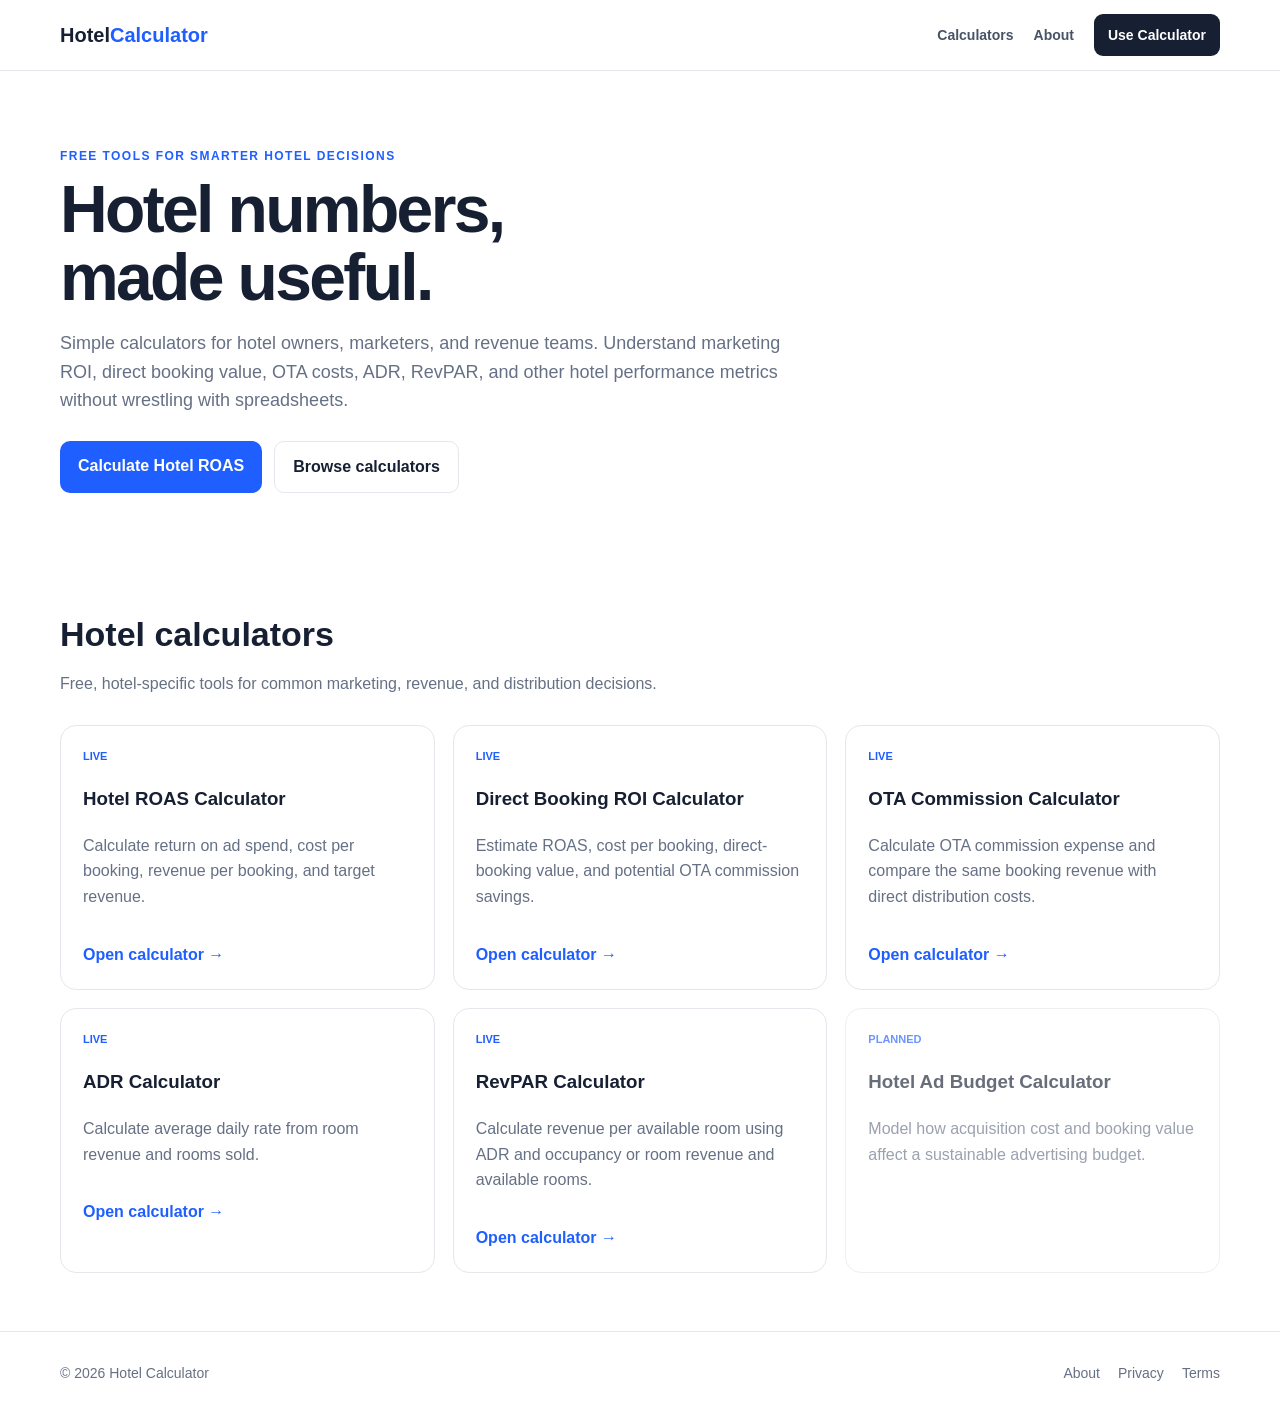
==== commit 00c15529: "Add files via upload" ====
--- a/index.html
+++ b/index.html
@@ -1,15 +1,15 @@
-<!doctype html><html lang="en"><head><meta charset="utf-8"><meta name="viewport" content="width=device-width,initial-scale=1"><title>Hotel Calculator | Free Hotel Marketing & Revenue Calculators</title><meta name="description" content="Free hotel calculators for marketing ROI, direct bookings, OTA commissions and revenue decisions."><link rel="canonical" href="https://hotel-calculator.com/"><link rel="stylesheet" href="styles.css"><!-- Google tag (gtag.js) -->
+<!doctype html><html lang="en"><head><meta charset="utf-8"><meta name="viewport" content="width=device-width,initial-scale=1"><title>Hotel Calculator | Free Hotel Marketing & Revenue Calculators</title><meta name="description" content="Free hotel calculators for ROAS, direct bookings, OTA commission, ADR, RevPAR and revenue decisions."><link rel="canonical" href="https://hotel-calculator.com/"><link rel="stylesheet" href="styles.css"><!-- Google tag (gtag.js) -->
 <script async src="https://www.googletagmanager.com/gtag/js?id=G-4QYM11S0E2"></script>
 <script>
 window.dataLayer = window.dataLayer || [];
 function gtag(){dataLayer.push(arguments);}
 gtag('js', new Date());
 gtag('config', 'G-4QYM11S0E2');
-</script></head><body><header class="site-header"><div class="container nav"><a class="brand" href="/">Hotel<span>Calculator</span></a><nav class="nav-links"><a href="/#calculators">Calculators</a><a href="about.html">About</a><a class="nav-cta" href="direct-booking-roi.html">Use Calculator</a></nav></div></header><main><section class="hero"><div class="container"><div class="eyebrow">Free tools for smarter hotel decisions</div><h1>Hotel numbers,<br>made useful.</h1><p>Simple calculators for hotel owners, marketers, and revenue teams. Understand marketing ROI, direct booking value, OTA costs, and other hotel performance metrics without wrestling with spreadsheets.</p><div class="hero-actions"><a class="btn btn-primary" href="hotel-roas-calculator.html">Calculate Hotel ROAS</a><a class="btn btn-secondary" href="#calculators">Browse calculators</a></div></div></section><section class="section white" id="calculators"><div class="container"><h2 class="section-title">Hotel calculators</h2><p class="section-intro">Free, hotel-specific tools for common marketing and distribution decisions.</p><div class="cards">
-<article class="card"><div class="tag">Live</div><h3>Hotel ROAS Calculator</h3><p>Calculate return on ad spend, cost per booking, revenue per booking, and break-even revenue.</p><a class="card-link" href="hotel-roas-calculator.html">Open calculator →</a></article>
+</script></head><body><header class="site-header"><div class="container nav"><a class="brand" href="/">Hotel<span>Calculator</span></a><nav class="nav-links"><a href="/#calculators">Calculators</a><a href="about.html">About</a><a class="nav-cta" href="hotel-roas-calculator.html">Use Calculator</a></nav></div></header><main><section class="hero"><div class="container"><div class="eyebrow">Free tools for smarter hotel decisions</div><h1>Hotel numbers,<br>made useful.</h1><p>Simple calculators for hotel owners, marketers, and revenue teams. Understand marketing ROI, direct booking value, OTA costs, ADR, RevPAR, and other hotel performance metrics without wrestling with spreadsheets.</p><div class="hero-actions"><a class="btn btn-primary" href="hotel-roas-calculator.html">Calculate Hotel ROAS</a><a class="btn btn-secondary" href="#calculators">Browse calculators</a></div></div></section><section class="section white" id="calculators"><div class="container"><h2 class="section-title">Hotel calculators</h2><p class="section-intro">Free, hotel-specific tools for common marketing, revenue, and distribution decisions.</p><div class="cards">
+<article class="card"><div class="tag">Live</div><h3>Hotel ROAS Calculator</h3><p>Calculate return on ad spend, cost per booking, revenue per booking, and target revenue.</p><a class="card-link" href="hotel-roas-calculator.html">Open calculator →</a></article>
 <article class="card"><div class="tag">Live</div><h3>Direct Booking ROI Calculator</h3><p>Estimate ROAS, cost per booking, direct-booking value, and potential OTA commission savings.</p><a class="card-link" href="direct-booking-roi.html">Open calculator →</a></article>
 <article class="card"><div class="tag">Live</div><h3>OTA Commission Calculator</h3><p>Calculate OTA commission expense and compare the same booking revenue with direct distribution costs.</p><a class="card-link" href="ota-commission-calculator.html">Open calculator →</a></article>
-<article class="card disabled"><div class="tag">Planned</div><h3>ADR Calculator</h3><p>Calculate average daily rate and explore how rate changes affect room revenue.</p></article>
-<article class="card disabled"><div class="tag">Planned</div><h3>RevPAR Calculator</h3><p>Calculate revenue per available room from ADR and occupancy.</p></article>
+<article class="card"><div class="tag">Live</div><h3>ADR Calculator</h3><p>Calculate average daily rate from room revenue and rooms sold.</p><a class="card-link" href="adr-calculator.html">Open calculator →</a></article>
+<article class="card"><div class="tag">Live</div><h3>RevPAR Calculator</h3><p>Calculate revenue per available room using ADR and occupancy or room revenue and available rooms.</p><a class="card-link" href="revpar-calculator.html">Open calculator →</a></article>
 <article class="card disabled"><div class="tag">Planned</div><h3>Hotel Ad Budget Calculator</h3><p>Model how acquisition cost and booking value affect a sustainable advertising budget.</p></article>
 </div></div></section></main><footer class="footer"><div class="container footer-inner"><div>© 2026 Hotel Calculator</div><div class="footer-links"><a href="about.html">About</a><a href="privacy.html">Privacy</a><a href="terms.html">Terms</a></div></div></footer></body></html>
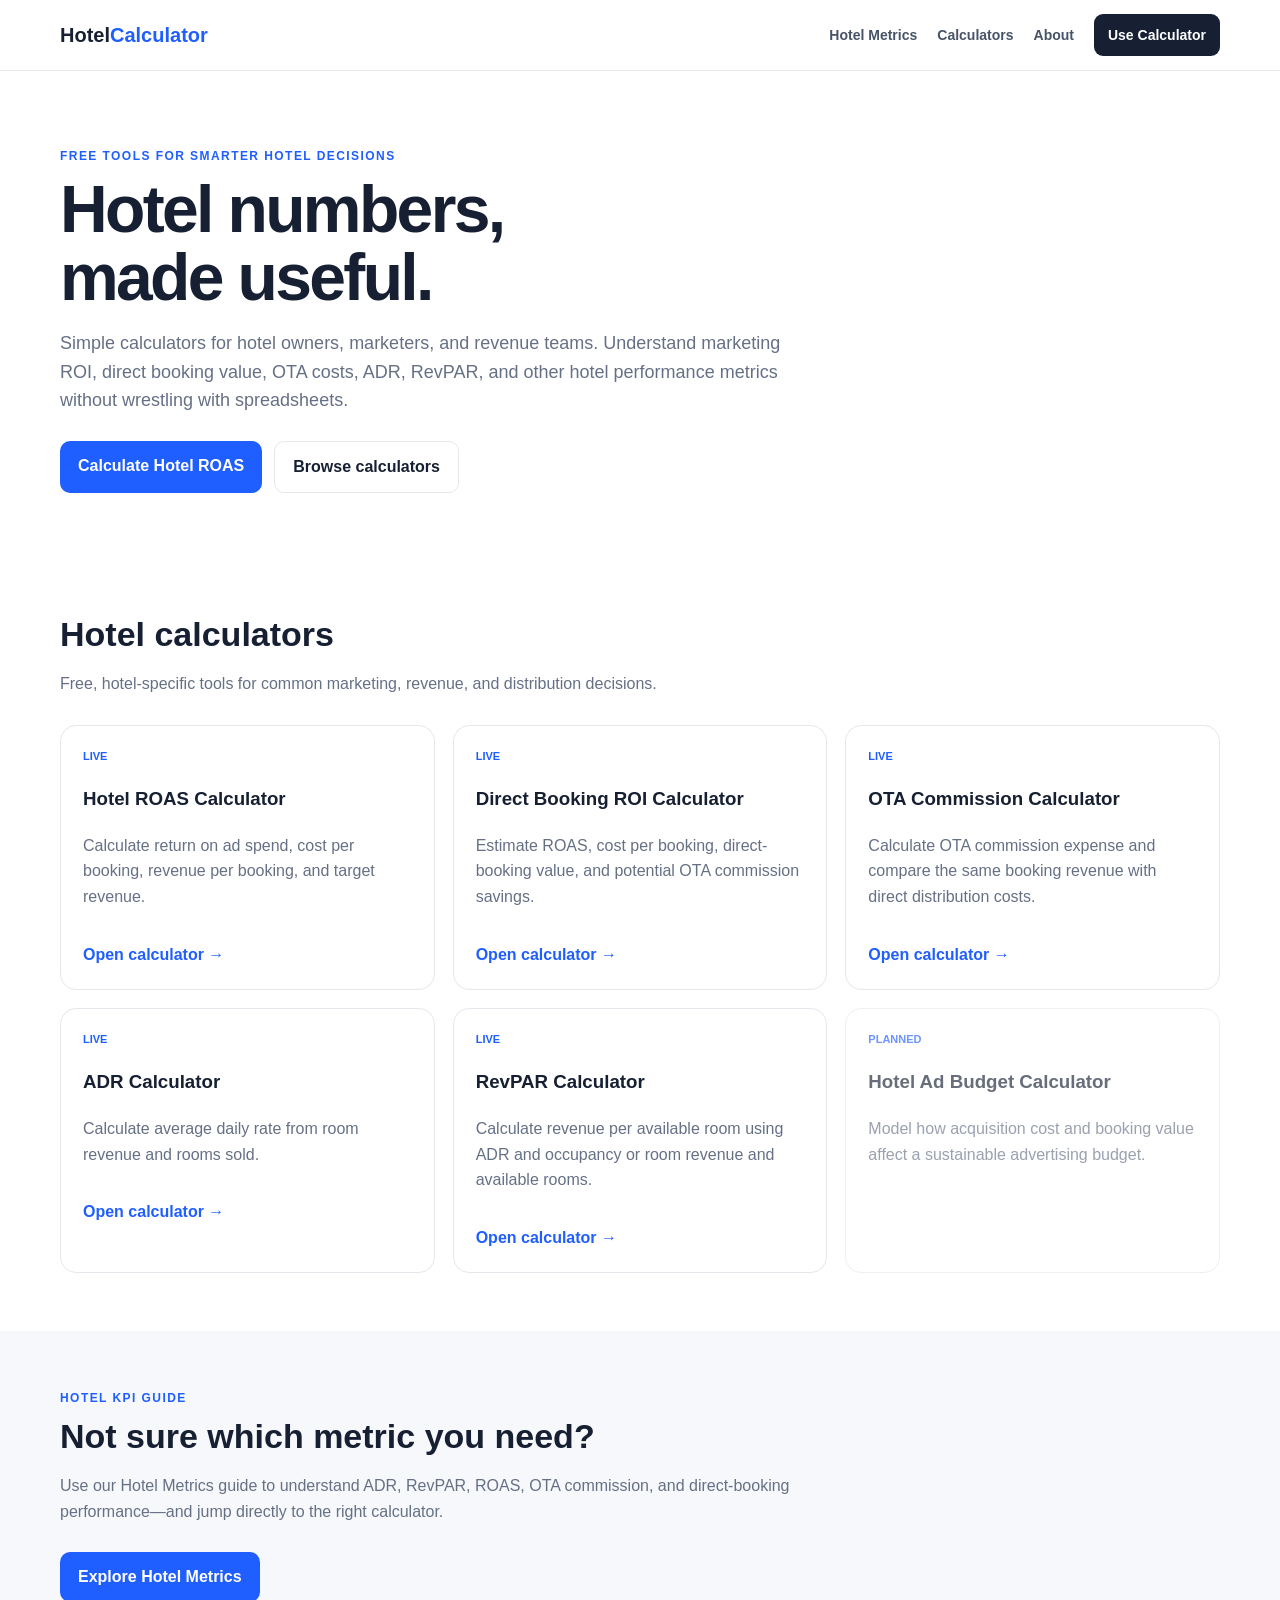
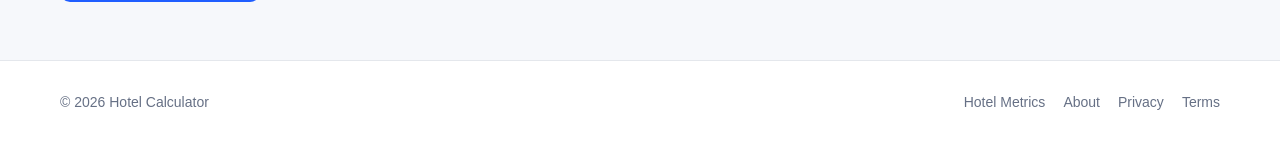
==== commit 3b37d634: "Add files via upload" ====
--- a/index.html
+++ b/index.html
@@ -5,11 +5,11 @@
 function gtag(){dataLayer.push(arguments);}
 gtag('js', new Date());
 gtag('config', 'G-4QYM11S0E2');
-</script></head><body><header class="site-header"><div class="container nav"><a class="brand" href="/">Hotel<span>Calculator</span></a><nav class="nav-links"><a href="/#calculators">Calculators</a><a href="about.html">About</a><a class="nav-cta" href="hotel-roas-calculator.html">Use Calculator</a></nav></div></header><main><section class="hero"><div class="container"><div class="eyebrow">Free tools for smarter hotel decisions</div><h1>Hotel numbers,<br>made useful.</h1><p>Simple calculators for hotel owners, marketers, and revenue teams. Understand marketing ROI, direct booking value, OTA costs, ADR, RevPAR, and other hotel performance metrics without wrestling with spreadsheets.</p><div class="hero-actions"><a class="btn btn-primary" href="hotel-roas-calculator.html">Calculate Hotel ROAS</a><a class="btn btn-secondary" href="#calculators">Browse calculators</a></div></div></section><section class="section white" id="calculators"><div class="container"><h2 class="section-title">Hotel calculators</h2><p class="section-intro">Free, hotel-specific tools for common marketing, revenue, and distribution decisions.</p><div class="cards">
+</script></head><body><header class="site-header"><div class="container nav"><a class="brand" href="/">Hotel<span>Calculator</span></a><nav class="nav-links"><a href="hotel-metrics.html">Hotel Metrics</a><a href="/#calculators">Calculators</a><a href="about.html">About</a><a class="nav-cta" href="hotel-roas-calculator.html">Use Calculator</a></nav></div></header><main><section class="hero"><div class="container"><div class="eyebrow">Free tools for smarter hotel decisions</div><h1>Hotel numbers,<br>made useful.</h1><p>Simple calculators for hotel owners, marketers, and revenue teams. Understand marketing ROI, direct booking value, OTA costs, ADR, RevPAR, and other hotel performance metrics without wrestling with spreadsheets.</p><div class="hero-actions"><a class="btn btn-primary" href="hotel-roas-calculator.html">Calculate Hotel ROAS</a><a class="btn btn-secondary" href="#calculators">Browse calculators</a></div></div></section><section class="section white" id="calculators"><div class="container"><h2 class="section-title">Hotel calculators</h2><p class="section-intro">Free, hotel-specific tools for common marketing, revenue, and distribution decisions.</p><div class="cards">
 <article class="card"><div class="tag">Live</div><h3>Hotel ROAS Calculator</h3><p>Calculate return on ad spend, cost per booking, revenue per booking, and target revenue.</p><a class="card-link" href="hotel-roas-calculator.html">Open calculator →</a></article>
 <article class="card"><div class="tag">Live</div><h3>Direct Booking ROI Calculator</h3><p>Estimate ROAS, cost per booking, direct-booking value, and potential OTA commission savings.</p><a class="card-link" href="direct-booking-roi.html">Open calculator →</a></article>
 <article class="card"><div class="tag">Live</div><h3>OTA Commission Calculator</h3><p>Calculate OTA commission expense and compare the same booking revenue with direct distribution costs.</p><a class="card-link" href="ota-commission-calculator.html">Open calculator →</a></article>
 <article class="card"><div class="tag">Live</div><h3>ADR Calculator</h3><p>Calculate average daily rate from room revenue and rooms sold.</p><a class="card-link" href="adr-calculator.html">Open calculator →</a></article>
 <article class="card"><div class="tag">Live</div><h3>RevPAR Calculator</h3><p>Calculate revenue per available room using ADR and occupancy or room revenue and available rooms.</p><a class="card-link" href="revpar-calculator.html">Open calculator →</a></article>
 <article class="card disabled"><div class="tag">Planned</div><h3>Hotel Ad Budget Calculator</h3><p>Model how acquisition cost and booking value affect a sustainable advertising budget.</p></article>
-</div></div></section></main><footer class="footer"><div class="container footer-inner"><div>© 2026 Hotel Calculator</div><div class="footer-links"><a href="about.html">About</a><a href="privacy.html">Privacy</a><a href="terms.html">Terms</a></div></div></footer></body></html>+</div></div></section><section class="section"><div class="container"><div class="eyebrow">Hotel KPI guide</div><h2 class="section-title">Not sure which metric you need?</h2><p class="section-intro">Use our Hotel Metrics guide to understand ADR, RevPAR, ROAS, OTA commission, and direct-booking performance—and jump directly to the right calculator.</p><a class="btn btn-primary" href="hotel-metrics.html">Explore Hotel Metrics</a></div></section></main><footer class="footer"><div class="container footer-inner"><div>© 2026 Hotel Calculator</div><div class="footer-links"><a href="hotel-metrics.html">Hotel Metrics</a><a href="about.html">About</a><a href="privacy.html">Privacy</a><a href="terms.html">Terms</a></div></div></footer></body></html>
--- a/styles.css
+++ b/styles.css
@@ -1 +1,5 @@
-:root{--bg:#f6f8fb;--ink:#172033;--muted:#667085;--line:#e4e7ec;--accent:#1f5eff;--max:1160px}*{box-sizing:border-box}body{margin:0;font-family:Inter,-apple-system,BlinkMacSystemFont,"Segoe UI",Roboto,Arial,sans-serif;background:var(--bg);color:var(--ink);line-height:1.6}a{text-decoration:none;color:inherit}.container{width:min(var(--max),calc(100% - 40px));margin:auto}.site-header{position:sticky;top:0;z-index:20;background:rgba(255,255,255,.95);border-bottom:1px solid var(--line)}.nav{display:flex;justify-content:space-between;align-items:center;min-height:70px;gap:20px}.brand{font-size:20px;font-weight:800}.brand span{color:var(--accent)}.nav-links{display:flex;gap:20px;align-items:center;color:#475467;font-size:14px;font-weight:600}.nav-cta{background:var(--ink);color:#fff!important;padding:10px 14px;border-radius:9px}.hero,.page-hero{background:#fff}.hero{padding:76px 0 56px}.page-hero{padding:50px 0 30px;border-bottom:1px solid var(--line)}.eyebrow{text-transform:uppercase;letter-spacing:.12em;font-size:12px;font-weight:800;color:var(--accent)}h1{font-size:clamp(40px,6vw,66px);line-height:1.02;letter-spacing:-.04em;margin:10px 0 16px}.hero p,.page-hero p{max-width:760px;color:var(--muted);font-size:18px}.hero-actions{display:flex;gap:12px;flex-wrap:wrap;margin-top:26px}.btn{display:inline-flex;padding:12px 18px;border-radius:10px;font-weight:700}.btn-primary{background:var(--accent);color:#fff}.btn-secondary{background:#fff;border:1px solid var(--line)}.section{padding:58px 0}.white{background:#fff}.section-title{font-size:34px;margin:0 0 10px}.section-intro{color:var(--muted);max-width:760px;margin:0 0 28px}.cards{display:grid;grid-template-columns:repeat(3,1fr);gap:18px}.card,.tool-panel,.article,.simple-card{background:#fff;border:1px solid var(--line);border-radius:16px;padding:22px}.card p,.article p,.simple-card p{color:var(--muted)}.tag{font-size:11px;text-transform:uppercase;font-weight:800;color:var(--accent)}.card-link{display:inline-block;margin-top:16px;color:var(--accent);font-weight:700}.disabled{opacity:.65}.tool-grid{display:grid;grid-template-columns:.9fr 1.1fr;gap:22px;padding:42px 0}.field{margin-bottom:16px}.field label{display:block;font-size:13px;font-weight:700;margin-bottom:7px}.hint{font-size:11px;color:#98a2b3;margin-top:5px}.input-wrap{position:relative}input{width:100%;border:1px solid #d0d5dd;border-radius:9px;padding:12px;font-size:15px}.prefix,.suffix{position:absolute;top:50%;transform:translateY(-50%);color:#667085}.prefix{left:12px}.suffix{right:12px}.has-prefix{padding-left:28px}.has-suffix{padding-right:48px}.reset{border:0;background:var(--ink);color:#fff;padding:11px 15px;border-radius:9px;font-weight:700;cursor:pointer}.results{display:grid;grid-template-columns:repeat(2,1fr);gap:12px}.metric{border:1px solid var(--line);border-radius:12px;padding:16px;background:#fcfcfd}.metric.primary{background:#f1f5ff}.label{font-size:12px;color:var(--muted)}.value{font-size:25px;font-weight:800}.sub{font-size:11px;color:#98a2b3}.insight{margin-top:16px;padding:16px;background:#f8fafc;border:1px solid var(--line);border-radius:12px;font-size:14px}.disclaimer{font-size:12px;color:var(--muted);margin-top:16px}.content-wrap{display:grid;grid-template-columns:1fr 280px;gap:30px;padding:0 0 60px}.sidebar-box{background:#fff;border:1px solid var(--line);border-radius:14px;padding:18px}.sidebar-box a{display:block;padding:7px 0;color:#475467}.ad-slot{margin:0 0 38px;border:1px dashed #cbd5e1;border-radius:12px;min-height:100px;display:flex;align-items:center;justify-content:center;color:#94a3b8;background:#f8fafc;text-align:center;padding:16px}.simple-page{padding:44px 0 70px}.simple-card{max-width:850px}.footer{background:#fff;border-top:1px solid var(--line);padding:30px 0;color:var(--muted);font-size:14px}.footer-inner{display:flex;justify-content:space-between;gap:20px;flex-wrap:wrap}.footer-links{display:flex;gap:18px}@media(max-width:900px){.cards{grid-template-columns:1fr 1fr}.tool-grid,.content-wrap{grid-template-columns:1fr}}@media(max-width:680px){.container{width:min(var(--max),calc(100% - 28px))}.nav-links a:not(.nav-cta){display:none}.cards,.results{grid-template-columns:1fr}.hero{padding-top:50px}}+:root{--bg:#f6f8fb;--ink:#172033;--muted:#667085;--line:#e4e7ec;--accent:#1f5eff;--max:1160px}*{box-sizing:border-box}body{margin:0;font-family:Inter,-apple-system,BlinkMacSystemFont,"Segoe UI",Roboto,Arial,sans-serif;background:var(--bg);color:var(--ink);line-height:1.6}a{text-decoration:none;color:inherit}.container{width:min(var(--max),calc(100% - 40px));margin:auto}.site-header{position:sticky;top:0;z-index:20;background:rgba(255,255,255,.95);border-bottom:1px solid var(--line)}.nav{display:flex;justify-content:space-between;align-items:center;min-height:70px;gap:20px}.brand{font-size:20px;font-weight:800}.brand span{color:var(--accent)}.nav-links{display:flex;gap:20px;align-items:center;color:#475467;font-size:14px;font-weight:600}.nav-cta{background:var(--ink);color:#fff!important;padding:10px 14px;border-radius:9px}.hero,.page-hero{background:#fff}.hero{padding:76px 0 56px}.page-hero{padding:50px 0 30px;border-bottom:1px solid var(--line)}.eyebrow{text-transform:uppercase;letter-spacing:.12em;font-size:12px;font-weight:800;color:var(--accent)}h1{font-size:clamp(40px,6vw,66px);line-height:1.02;letter-spacing:-.04em;margin:10px 0 16px}.hero p,.page-hero p{max-width:760px;color:var(--muted);font-size:18px}.hero-actions{display:flex;gap:12px;flex-wrap:wrap;margin-top:26px}.btn{display:inline-flex;padding:12px 18px;border-radius:10px;font-weight:700}.btn-primary{background:var(--accent);color:#fff}.btn-secondary{background:#fff;border:1px solid var(--line)}.section{padding:58px 0}.white{background:#fff}.section-title{font-size:34px;margin:0 0 10px}.section-intro{color:var(--muted);max-width:760px;margin:0 0 28px}.cards{display:grid;grid-template-columns:repeat(3,1fr);gap:18px}.card,.tool-panel,.article,.simple-card{background:#fff;border:1px solid var(--line);border-radius:16px;padding:22px}.card p,.article p,.simple-card p{color:var(--muted)}.tag{font-size:11px;text-transform:uppercase;font-weight:800;color:var(--accent)}.card-link{display:inline-block;margin-top:16px;color:var(--accent);font-weight:700}.disabled{opacity:.65}.tool-grid{display:grid;grid-template-columns:.9fr 1.1fr;gap:22px;padding:42px 0}.field{margin-bottom:16px}.field label{display:block;font-size:13px;font-weight:700;margin-bottom:7px}.hint{font-size:11px;color:#98a2b3;margin-top:5px}.input-wrap{position:relative}input{width:100%;border:1px solid #d0d5dd;border-radius:9px;padding:12px;font-size:15px}.prefix,.suffix{position:absolute;top:50%;transform:translateY(-50%);color:#667085}.prefix{left:12px}.suffix{right:12px}.has-prefix{padding-left:28px}.has-suffix{padding-right:48px}.reset{border:0;background:var(--ink);color:#fff;padding:11px 15px;border-radius:9px;font-weight:700;cursor:pointer}.results{display:grid;grid-template-columns:repeat(2,1fr);gap:12px}.metric{border:1px solid var(--line);border-radius:12px;padding:16px;background:#fcfcfd}.metric.primary{background:#f1f5ff}.label{font-size:12px;color:var(--muted)}.value{font-size:25px;font-weight:800}.sub{font-size:11px;color:#98a2b3}.insight{margin-top:16px;padding:16px;background:#f8fafc;border:1px solid var(--line);border-radius:12px;font-size:14px}.disclaimer{font-size:12px;color:var(--muted);margin-top:16px}.content-wrap{display:grid;grid-template-columns:1fr 280px;gap:30px;padding:0 0 60px}.sidebar-box{background:#fff;border:1px solid var(--line);border-radius:14px;padding:18px}.sidebar-box a{display:block;padding:7px 0;color:#475467}.ad-slot{margin:0 0 38px;border:1px dashed #cbd5e1;border-radius:12px;min-height:100px;display:flex;align-items:center;justify-content:center;color:#94a3b8;background:#f8fafc;text-align:center;padding:16px}.simple-page{padding:44px 0 70px}.simple-card{max-width:850px}.footer{background:#fff;border-top:1px solid var(--line);padding:30px 0;color:var(--muted);font-size:14px}.footer-inner{display:flex;justify-content:space-between;gap:20px;flex-wrap:wrap}.footer-links{display:flex;gap:18px}@media(max-width:900px){.cards{grid-template-columns:1fr 1fr}.tool-grid,.content-wrap{grid-template-columns:1fr}}@media(max-width:680px){.container{width:min(var(--max),calc(100% - 28px))}.nav-links a:not(.nav-cta){display:none}.cards,.results{grid-template-columns:1fr}.hero{padding-top:50px}}
+.breadcrumbs{font-size:13px;color:var(--muted);padding:18px 0 0}.breadcrumbs a{color:var(--accent)}
+.metric-nav{display:flex;gap:10px;flex-wrap:wrap;margin-top:20px}.metric-nav a{border:1px solid var(--line);background:#fff;padding:8px 12px;border-radius:999px;font-size:13px;font-weight:700}
+.hub-grid{display:grid;grid-template-columns:repeat(2,1fr);gap:18px;margin-top:28px}.hub-card{background:#fff;border:1px solid var(--line);border-radius:16px;padding:24px}.hub-card h2{margin-top:4px}.formula{background:#f8fafc;border:1px solid var(--line);border-radius:10px;padding:12px 14px;font-weight:700;margin:12px 0}.faq{margin-top:34px}.faq details{background:#fff;border:1px solid var(--line);border-radius:12px;padding:15px 18px;margin:10px 0}.faq summary{cursor:pointer;font-weight:750}.faq p{color:var(--muted)}
+@media(max-width:760px){.hub-grid{grid-template-columns:1fr}}
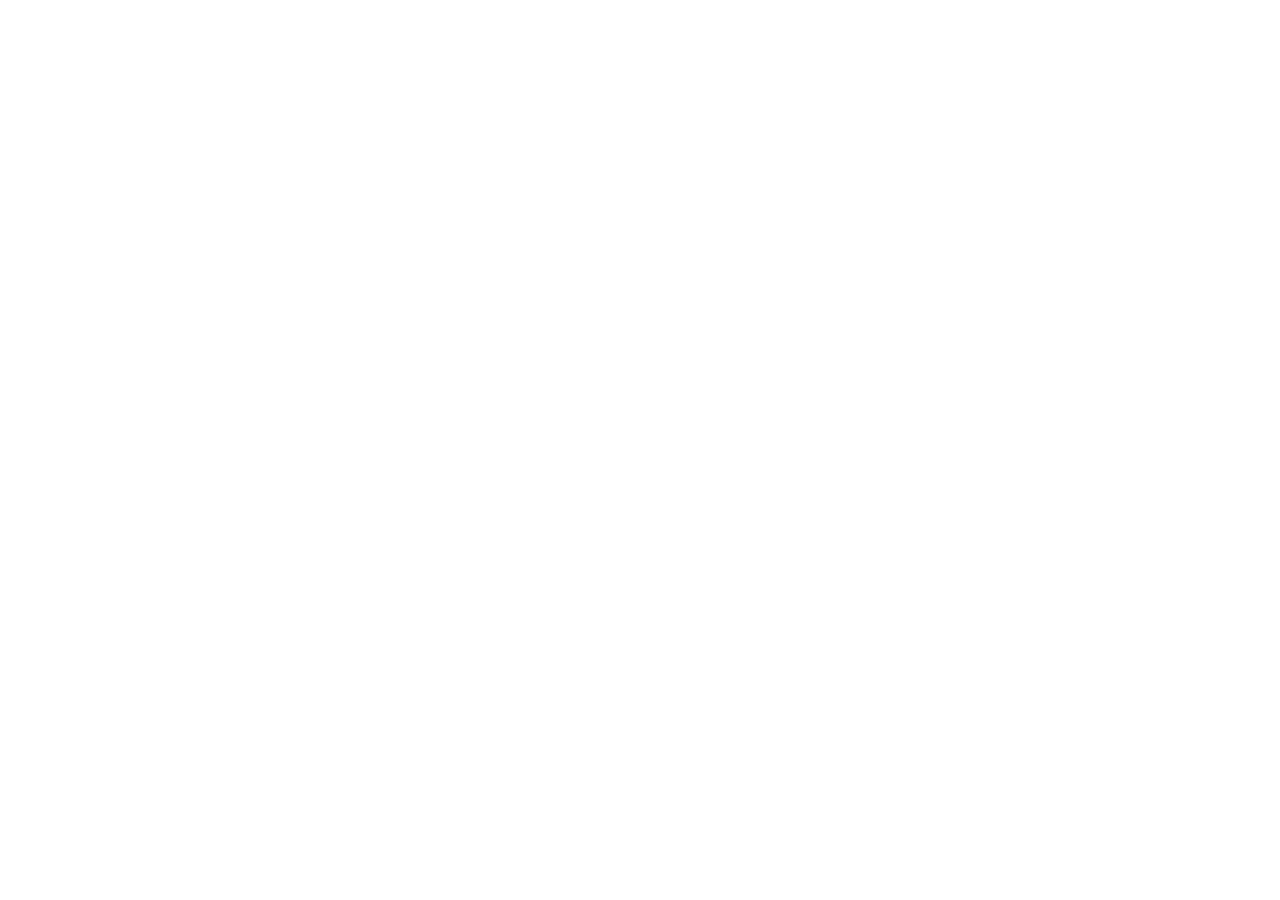
==== commit e8ade1b6: "Add files via upload" ====
--- a/index.html
+++ b/index.html
@@ -5,11 +5,11 @@
 function gtag(){dataLayer.push(arguments);}
 gtag('js', new Date());
 gtag('config', 'G-4QYM11S0E2');
-</script></head><body><header class="site-header"><div class="container nav"><a class="brand" href="/">Hotel<span>Calculator</span></a><nav class="nav-links"><a href="hotel-metrics.html">Hotel Metrics</a><a href="/#calculators">Calculators</a><a href="about.html">About</a><a class="nav-cta" href="hotel-roas-calculator.html">Use Calculator</a></nav></div></header><main><section class="hero"><div class="container"><div class="eyebrow">Free tools for smarter hotel decisions</div><h1>Hotel numbers,<br>made useful.</h1><p>Simple calculators for hotel owners, marketers, and revenue teams. Understand marketing ROI, direct booking value, OTA costs, ADR, RevPAR, and other hotel performance metrics without wrestling with spreadsheets.</p><div class="hero-actions"><a class="btn btn-primary" href="hotel-roas-calculator.html">Calculate Hotel ROAS</a><a class="btn btn-secondary" href="#calculators">Browse calculators</a></div></div></section><section class="section white" id="calculators"><div class="container"><h2 class="section-title">Hotel calculators</h2><p class="section-intro">Free, hotel-specific tools for common marketing, revenue, and distribution decisions.</p><div class="cards">
+</script><script>if(location.protocol==='http:'){location.replace('https://'+location.host+location.pathname+location.search+location.hash);}</script></head><body><header class="site-header"><div class="container nav"><a class="brand" href="/">Hotel<span>Calculator</span></a><nav class="nav-links"><a href="hotel-metrics.html">Hotel Metrics</a><a href="/#calculators">Calculators</a><a href="about.html">About</a><a class="nav-cta" href="hotel-roas-calculator.html">Use Calculator</a></nav></div></header><main><section class="hero"><div class="container"><div class="eyebrow">Free tools for smarter hotel decisions</div><h1>Hotel numbers,<br>made useful.</h1><p>Simple calculators for hotel owners, marketers, and revenue teams. Understand marketing ROI, direct booking value, OTA costs, ADR, RevPAR, and other hotel performance metrics without wrestling with spreadsheets.</p><div class="hero-actions"><a class="btn btn-primary" href="hotel-roas-calculator.html">Calculate Hotel ROAS</a><a class="btn btn-secondary" href="#calculators">Browse calculators</a></div></div></section><section class="section white" id="calculators"><div class="container"><h2 class="section-title">Hotel calculators</h2><p class="section-intro">Free, hotel-specific tools for common marketing, revenue, and distribution decisions.</p><div class="cards">
 <article class="card"><div class="tag">Live</div><h3>Hotel ROAS Calculator</h3><p>Calculate return on ad spend, cost per booking, revenue per booking, and target revenue.</p><a class="card-link" href="hotel-roas-calculator.html">Open calculator →</a></article>
 <article class="card"><div class="tag">Live</div><h3>Direct Booking ROI Calculator</h3><p>Estimate ROAS, cost per booking, direct-booking value, and potential OTA commission savings.</p><a class="card-link" href="direct-booking-roi.html">Open calculator →</a></article>
 <article class="card"><div class="tag">Live</div><h3>OTA Commission Calculator</h3><p>Calculate OTA commission expense and compare the same booking revenue with direct distribution costs.</p><a class="card-link" href="ota-commission-calculator.html">Open calculator →</a></article>
 <article class="card"><div class="tag">Live</div><h3>ADR Calculator</h3><p>Calculate average daily rate from room revenue and rooms sold.</p><a class="card-link" href="adr-calculator.html">Open calculator →</a></article>
 <article class="card"><div class="tag">Live</div><h3>RevPAR Calculator</h3><p>Calculate revenue per available room using ADR and occupancy or room revenue and available rooms.</p><a class="card-link" href="revpar-calculator.html">Open calculator →</a></article>
-<article class="card disabled"><div class="tag">Planned</div><h3>Hotel Ad Budget Calculator</h3><p>Model how acquisition cost and booking value affect a sustainable advertising budget.</p></article>
-</div></div></section><section class="section"><div class="container"><div class="eyebrow">Hotel KPI guide</div><h2 class="section-title">Not sure which metric you need?</h2><p class="section-intro">Use our Hotel Metrics guide to understand ADR, RevPAR, ROAS, OTA commission, and direct-booking performance—and jump directly to the right calculator.</p><a class="btn btn-primary" href="hotel-metrics.html">Explore Hotel Metrics</a></div></section></main><footer class="footer"><div class="container footer-inner"><div>© 2026 Hotel Calculator</div><div class="footer-links"><a href="hotel-metrics.html">Hotel Metrics</a><a href="about.html">About</a><a href="privacy.html">Privacy</a><a href="terms.html">Terms</a></div></div></footer></body></html>+<article class="card"><div class="tag">Live</div><h3>Occupancy Rate Calculator</h3><p>Calculate hotel occupancy from rooms sold and available inventory, plus modeled RevPAR.</p><a class="card-link" href="occupancy-rate-calculator.html">Open calculator →</a></article><article class="card disabled"><div class="tag">Planned</div><h3>Hotel Ad Budget Calculator</h3><p>Model how acquisition cost and booking value affect a sustainable advertising budget.</p></article>
+</div></div></section><section class="section"><div class="container"><div class="eyebrow">Hotel KPI guide</div><h2 class="section-title">Not sure which metric you need?</h2><p class="section-intro">Use our Hotel Metrics guide to understand ADR, RevPAR, ROAS, OTA commission, and direct-booking performance—and jump directly to the right calculator.</p><a class="btn btn-primary" href="hotel-metrics.html">Explore Hotel Metrics</a></div></section><section class="section white"><div class="container"><div class="eyebrow">Hotel distribution guide</div><h2 class="section-title">How much do OTA bookings really cost?</h2><p class="section-intro">Our OTA Commission Rates Guide explains how commission structures work and how to compare OTA distribution economics with direct bookings.</p><a class="btn btn-primary" href="ota-commission-rates.html">Read the OTA Commission Rates Guide</a></div></section></main><footer class="footer"><div class="container footer-inner"><div>© 2026 Hotel Calculator</div><div class="footer-links"><a href="hotel-metrics.html">Hotel Metrics</a><a href="about.html">About</a><a href="privacy.html">Privacy</a><a href="terms.html">Terms</a></div></div></footer></body></html>
--- a/styles.css
+++ b/styles.css
@@ -3,3 +3,11 @@
 .metric-nav{display:flex;gap:10px;flex-wrap:wrap;margin-top:20px}.metric-nav a{border:1px solid var(--line);background:#fff;padding:8px 12px;border-radius:999px;font-size:13px;font-weight:700}
 .hub-grid{display:grid;grid-template-columns:repeat(2,1fr);gap:18px;margin-top:28px}.hub-card{background:#fff;border:1px solid var(--line);border-radius:16px;padding:24px}.hub-card h2{margin-top:4px}.formula{background:#f8fafc;border:1px solid var(--line);border-radius:10px;padding:12px 14px;font-weight:700;margin:12px 0}.faq{margin-top:34px}.faq details{background:#fff;border:1px solid var(--line);border-radius:12px;padding:15px 18px;margin:10px 0}.faq summary{cursor:pointer;font-weight:750}.faq p{color:var(--muted)}
 @media(max-width:760px){.hub-grid{grid-template-columns:1fr}}
+
+.cluster-links{display:grid;grid-template-columns:repeat(3,1fr);gap:12px;margin-top:22px}
+.cluster-link{border:1px solid var(--line);border-radius:12px;background:#fff;padding:16px}
+.cluster-link strong{display:block;margin-bottom:4px}.cluster-link span{color:var(--muted);font-size:13px}
+.content-callout{border-left:4px solid var(--accent);background:#f8faff;padding:16px 18px;border-radius:10px;margin:22px 0}
+.guide-table{width:100%;border-collapse:collapse;margin:18px 0}.guide-table th,.guide-table td{border-bottom:1px solid var(--line);padding:12px 10px;text-align:left;vertical-align:top}.guide-table td{color:#475467}
+.kpi-strip{display:grid;grid-template-columns:repeat(3,1fr);gap:12px;margin:20px 0}.kpi-box{background:#fff;border:1px solid var(--line);border-radius:12px;padding:16px}.kpi-box strong{display:block;font-size:20px}.kpi-box span{color:var(--muted);font-size:12px}
+@media(max-width:760px){.cluster-links,.kpi-strip{grid-template-columns:1fr}}
